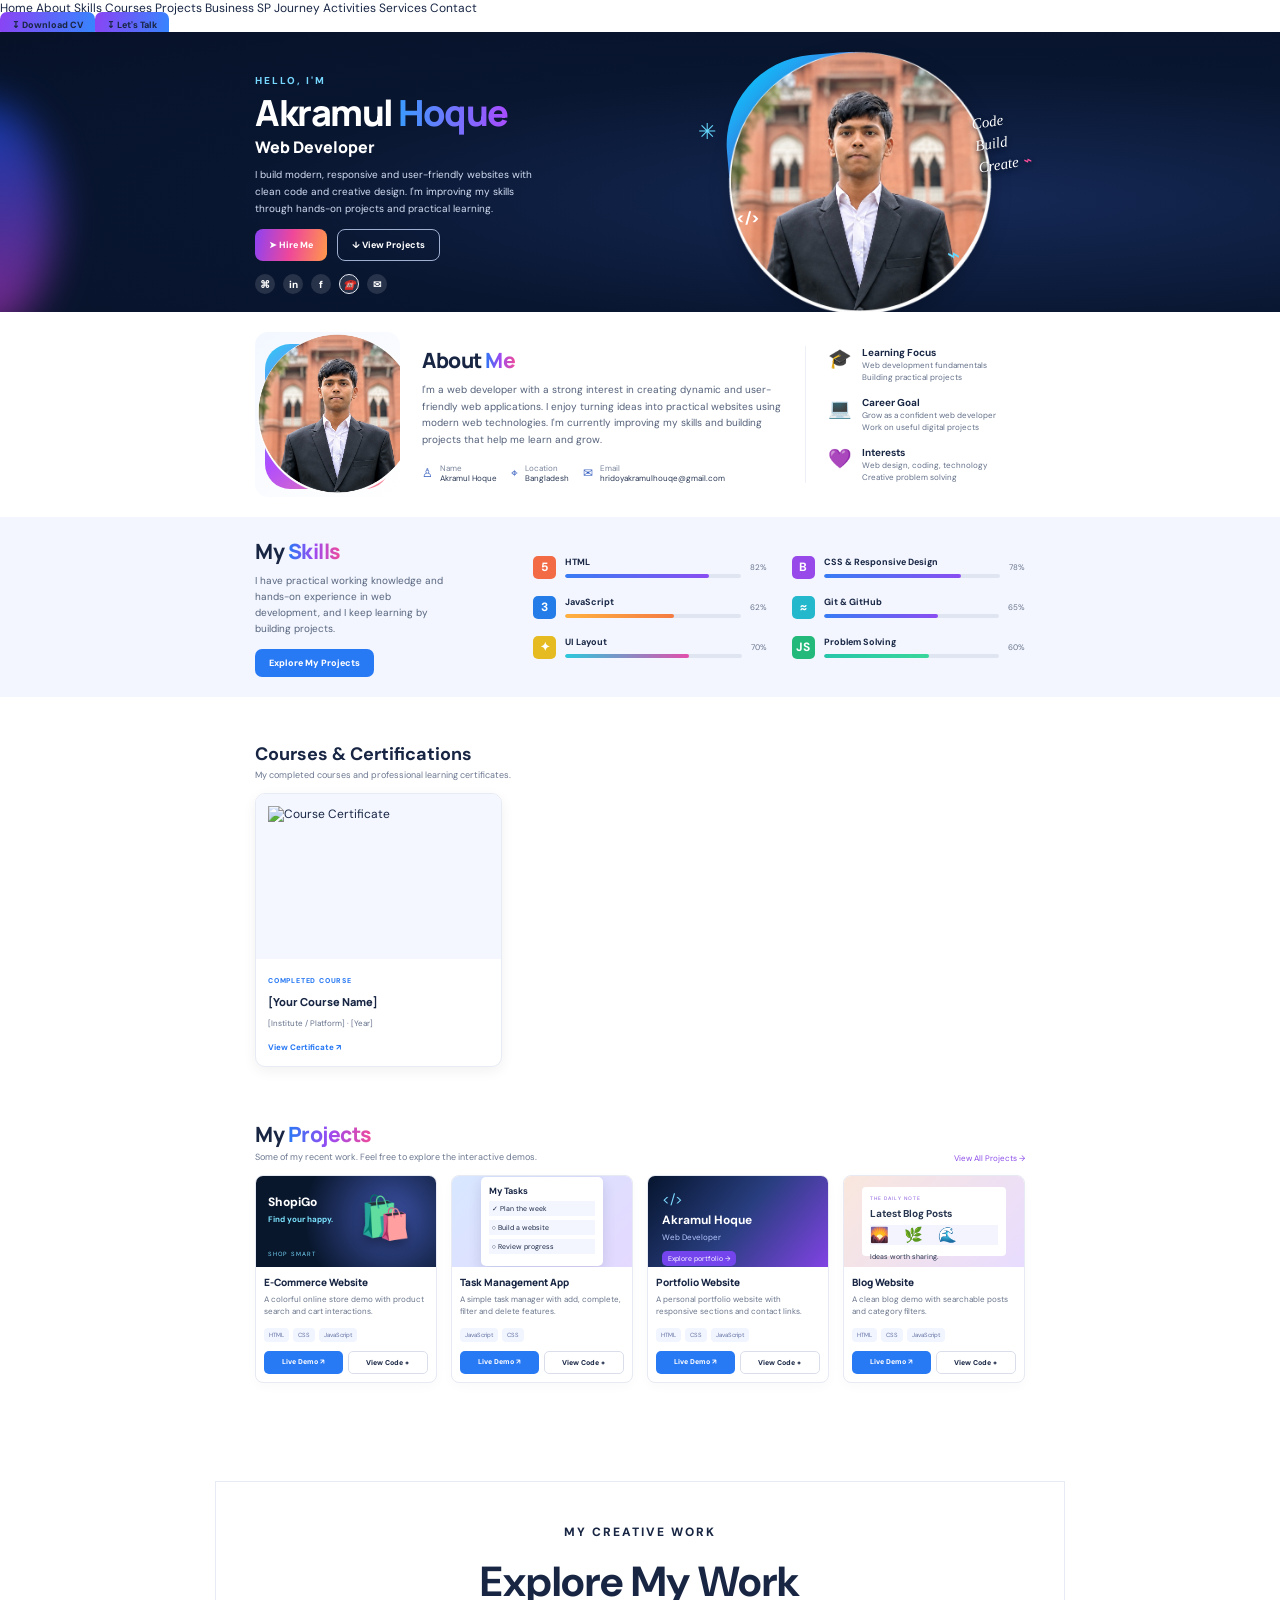
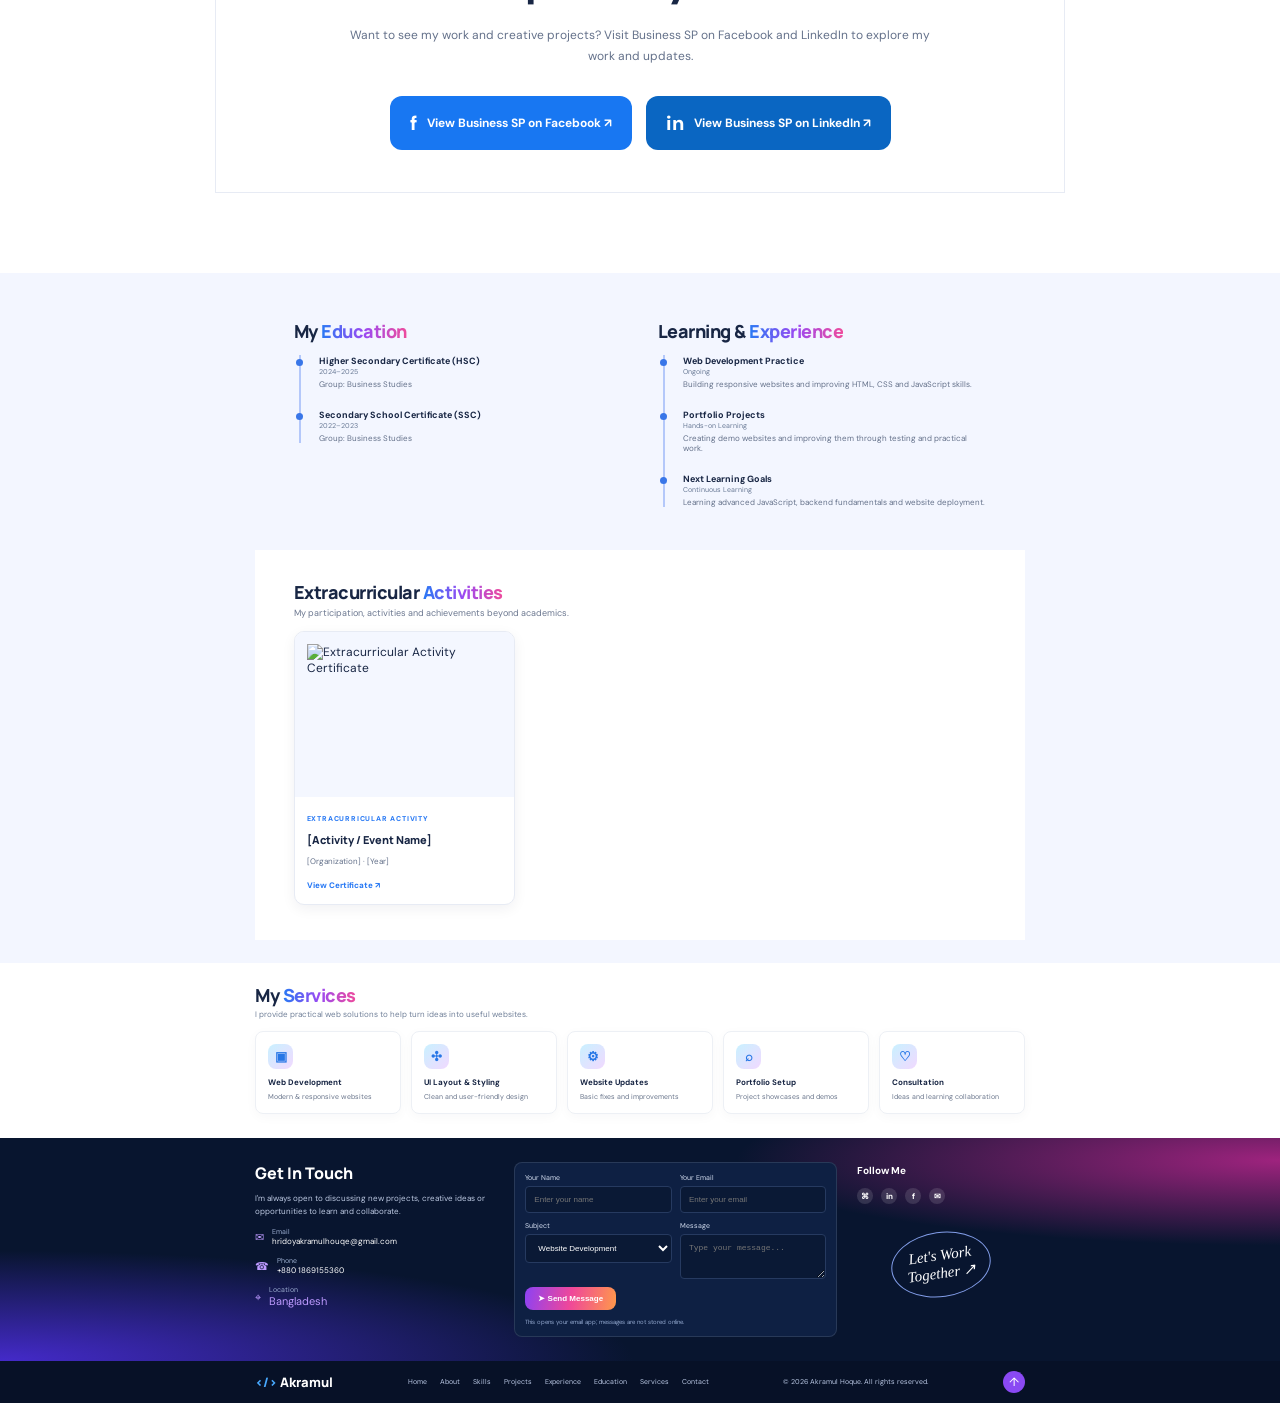
==== index.html @ 2a1b7d27 "Change header tag to nav for semantic HTML" ====
<!doctype html>
<html lang="en">

<head>
    <meta charset="utf-8">
    <meta name="viewport" content="width=device-width,initial-scale=1">
    <meta name="description" content="Akramul Hoque — Web Developer Portfolio">
    <title>Akramul Hoque | Web Developer</title>
    <link rel="stylesheet" href="style.css">
</head>

<body>
    
<nav id="nav">
  <a href="#home">Home</a>
  <a href="#about">About</a>
  <a href="#skills">Skills</a>
  <a href="#courses">Courses</a>
  <a href="#projects">Projects</a>
  <a href="#business-work">Business SP</a>
  <a href="#experience">Journey</a>
  <a href="#activities">Activities</a>
  <a href="#services">Services</a>
  <a href="#contact">Contact</a>
</nav>

        


        </nav><a class="download"
   href="assets/AKRAMUL_HOQUE's_Europass_CV.pdf"
   download="Europass_CV.pdf">
   ↧ Download CV<a class="download" href="#contact">↧ Let's Talk</a><button id="menu"
            aria-label="Menu">☰</button> 
    </header>
    <main>
        <section class="hero" id="home">
            <div class="hero-copy">
                <div class="eyebrow">HELLO, I'M</div>
                <h1>Akramul <span>Hoque</span></h1>
                <h2>Web Developer</h2>
                <p>I build modern, responsive and user-friendly websites with clean code and creative design. I'm
                    improving my skills through hands-on projects and practical learning.</p>
                <div class="actions"><a class="btn" href="#contact">➤ Hire Me</a><a class="btn outline"
                        href="#projects">↓ View Projects</a></div>
                <div class="social"><a href="https://github.com/" aria-label="GitHub">⌘</a><a
                        href="https://www.linkedin.com/in/akramul-hoque-here/" aria-label="LinkedIn">in</a><a href="https://www.facebook.com/akramul.houqe.hridoy"
                        aria-label="Facebook">f</a>
                    <!-- WhatsApp Direct Message -->
  <a href="https://wa.me/8801869155360?text=Hello%20Akramul%2C%20I%20visited%20your%20portfolio."
     target="_blank"
     rel="noopener noreferrer"
     class="social-icon whatsapp"
     aria-label="WhatsApp">
    <i class="fa-brands fa-whatsapp">☎️</i>
  </a>
                    <a href="mailto:hridoyakramulhouqe@gmail.com"
                        aria-label="Email">✉</a></div>
            </div>
            <div class="hero-visual">
                <div class="paint"></div>
                <div class="spark s1">✳</div>
                <div class="spark s2">⌁</div><img src="assets/akramul-profile-transparent.png" alt="Akramul Hoque"
                    class="hero-photo">
                <div class="handwriting">Code<br>Build<br>Create <span>⌁</span></div>
                <div class="floating">&lt;/&gt;</div>
            </div>
        </section>
        <section class="about" id="about">
            <div class="about-pic">
                <div class="pic-bg"></div><img src="assets/akramul-profile-transparent.png"
                    alt="Akramul Hoque portrait">
            </div>
            <div class="about-text">
                <h2>About <span>Me</span></h2>
                <p>I'm a web developer with a strong interest in creating dynamic and user-friendly web applications. I
                    enjoy turning ideas into practical websites using modern web technologies. I'm currently improving
                    my skills and building projects that help me learn and grow.</p>
                <div class="facts">
                    <div>♙ <span><small>Name</small>Akramul Hoque</span></div>
                    <div>⌖ <span><small>Location</small>Bangladesh</span></div>
                    <div>✉ <span><small>Email</small>hridoyakramulhouqe@gmail.com</span></div>
                </div>
            </div>
            <aside class="highlights">
                <div class="highlight"><b class="emoji">🎓</b>
                    <div><strong>Learning Focus</strong><small>Web development fundamentals</small><small>Building
                            practical projects</small></div>
                </div>
                <div class="highlight"><b class="emoji">💻</b>
                    <div><strong>Career Goal</strong><small>Grow as a confident web developer</small><small>Work on
                            useful digital projects</small></div>
                </div>
                <div class="highlight"><b class="emoji">💜</b>
                    <div><strong>Interests</strong><small>Web design, coding, technology</small><small>Creative problem
                            solving</small></div>
                </div>
            </aside>
        </section>
        <section class="skills" id="skills">
            <div class="skill-intro">
                <h2>My <span>Skills</span></h2>
                <p>I have practical working knowledge and hands-on experience in web development, and I keep learning by
                    building projects.</p><a class="blue-btn" href="#projects">Explore My Projects</a>
            </div>
            <div class="skill-grid">
                <div class="skill"><b class="skill-icon orange">5</b>
                    <div class="skill-info"><strong>HTML</strong>
                        <div class="bar"><i style="width:82%"></i></div>
                    </div><small>82%</small>
                </div>
                <div class="skill"><b class="skill-icon purple">B</b>
                    <div class="skill-info"><strong>CSS & Responsive Design</strong>
                        <div class="bar"><i style="width:78%"></i></div>
                    </div><small>78%</small>
                </div>
                <div class="skill"><b class="skill-icon blue">3</b>
                    <div class="skill-info"><strong>JavaScript</strong>
                        <div class="bar"><i class="orange-fill" style="width:62%"></i></div>
                    </div><small>62%</small>
                </div>
                <div class="skill"><b class="skill-icon cyan">≈</b>
                    <div class="skill-info"><strong>Git & GitHub</strong>
                        <div class="bar"><i style="width:65%"></i></div>
                    </div><small>65%</small>
                </div>
                <div class="skill"><b class="skill-icon yellow">✦</b>
                    <div class="skill-info"><strong>UI Layout</strong>
                        <div class="bar"><i class="pink-fill" style="width:70%"></i></div>
                    </div><small>70%</small>
                </div>
                <div class="skill"><b class="skill-icon green">JS</b>
                    <div class="skill-info"><strong>Problem Solving</strong>
                        <div class="bar"><i class="green-fill" style="width:60%"></i></div>
                    </div><small>60%</small>
                </div>
            </div>
        </section>


<!-- COURSES & CERTIFICATIONS -->
<section class="certificates section" id="courses">

  <div class="section-heading">
    <div>
      <h2>Courses & <span>Certifications</span></h2>
      <p>My completed courses and professional learning certificates.</p>
    </div>
  </div>

  <div class="certificate-grid">

    <!-- Course Certificate 1 -->
    <article class="certificate-card">
      <a class="certificate-preview"
         href="assets/certificates/courses/course-01.jpg"
         target="_blank" rel="noopener noreferrer">
        <img src="assets/certificates/courses/course-01.jpg"
             alt="Course Certificate">
      </a>

      <div class="certificate-content">
        <small>COMPLETED COURSE</small>
        <h3>[Your Course Name]</h3>
        <p>[Institute / Platform] · [Year]</p>
        <a href="assets/certificates/courses/course-01.jpg"
           target="_blank" rel="noopener noreferrer">
          View Certificate ↗
        </a>
      </div>
    </article>

  </div>
</section>

        
        <section class="projects section" id="projects">
            <div class="section-heading">
                <div>
                    <h2>My <span>Projects</span></h2>
                    <p>Some of my recent work. Feel free to explore the interactive demos.</p>
                </div><a href="#projects">View All Projects →</a>
            </div>
            <div class="project-grid">
                <article class="project"><a href="projects/ecommerce/index.html" class="thumb ecommerce"><span
                            class="thumb-brand">ShopiGo<br><b>Find your happy.</b></span><span
                            class="product-emoji">🛍️</span><small>SHOP SMART</small></a>
                    <div class="project-body">
                        <h3>E-Commerce Website</h3>
                        <p>A colorful online store demo with product search and cart interactions.</p>
                        <div class="tags"><span>HTML</span><span>CSS</span><span>JavaScript</span></div>
                        <div class="project-buttons"><a class="live" href="projects/ecommerce/index.html">Live Demo
                                ↗</a><a class="code" href="projects/ecommerce/index.html">View Code +</a></div>
                    </div>
                </article>
                <article class="project"><a href="projects/task-manager/index.html" class="thumb tasks">
                        <div class="task-preview"><b>My Tasks</b>
                            <p>✓ Plan the week</p>
                            <p>○ Build a website</p>
                            <p>○ Review progress</p>
                        </div>
                    </a>
                    <div class="project-body">
                        <h3>Task Management App</h3>
                        <p>A simple task manager with add, complete, filter and delete features.</p>
                        <div class="tags"><span>JavaScript</span><span>CSS</span></div>
                        <div class="project-buttons"><a class="live" href="projects/task-manager/index.html">Live Demo
                                ↗</a><a class="code" href="projects/task-manager/index.html">View Code +</a></div>
                    </div>
                </article>
                <article class="project"><a href="projects/portfolio-demo/index.html" class="thumb portfolio"><span
                            class="mini-code">&lt;/&gt;</span><b>Akramul Hoque</b><small>Web Developer</small><span
                            class="mini-pill">Explore portfolio →</span></a>
                    <div class="project-body">
                        <h3>Portfolio Website</h3>
                        <p>A personal portfolio website with responsive sections and contact links.</p>
                        <div class="tags"><span>HTML</span><span>CSS</span><span>JavaScript</span></div>
                        <div class="project-buttons"><a class="live" href="projects/portfolio-demo/index.html">Live Demo
                                ↗</a><a class="code" href="projects/portfolio-demo/index.html">View Code +</a></div>
                    </div>
                </article>
                <article class="project"><a href="projects/blog/index.html" class="thumb blog">
                        <div class="blog-preview"><small>THE DAILY NOTE</small><b>Latest Blog Posts</b>
                            <div>🌄　🌿　🌊</div>
                            <p>Ideas worth sharing.</p>
                        </div>
                    </a>
                    <div class="project-body">
                        <h3>Blog Website</h3>
                        <p>A clean blog demo with searchable posts and category filters.</p>
                        <div class="tags"><span>HTML</span><span>CSS</span><span>JavaScript</span></div>
                        <div class="project-buttons"><a class="live" href="projects/blog/index.html">Live Demo ↗</a><a
                                class="code" href="projects/blog/index.html">View Code +</a></div>
                    </div>
                </article>
            </div>
        </section>

    <!-- Business SP Portfolio Showcase -->
<section id="business-work" class="business-work">
  <div class="business-work-container">
    <span class="section-tag">MY CREATIVE WORK</span>

    <h2>Explore My Work</h2>

    <p class="business-work-description">
      Want to see my work and creative projects?
      Visit Business SP on Facebook and LinkedIn
      to explore my work and updates.
    </p>

    <div class="business-work-buttons">
      <a
        href="https://www.facebook.com/profile.php?id=61567706335838"
        class="business-social-btn facebook-btn"
        target="_blank"
        rel="noopener noreferrer"
      >
        <span aria-hidden="true">f</span>
        View Business SP on Facebook ↗
      </a>

      <a
        href="https://www.linkedin.com/in/business-sp-97b762338/"
        class="business-social-btn linkedin-btn"
        target="_blank"
        rel="noopener noreferrer"
      >
        <span aria-hidden="true">in</span>
        View Business SP on LinkedIn ↗
      </a>
    </div>
  </div>
</section>
        <section class="journey" id="experience">
            
<section class="journey" id="experience">
  <div class="journey-inner">

    <!-- EDUCATION SECTION -->
    <div class="education-column" id="education">
      <h2>My <span>Education</span></h2>

      <div class="timeline">

        <div>
          <b>Higher Secondary Certificate (HSC)</b>
          <small>2024–2025</small>
          <p>Group: Business Studies</p>
        </div>

        <div>
          <b>Secondary School Certificate (SSC)</b>
          <small>2022–2023</small>
          <p>Group: Business Studies</p>
        </div>

      </div>
    </div>

    <!-- LEARNING & EXPERIENCE SECTION -->
    <div class="experience-column">
      <h2>Learning &amp; <span>Experience</span></h2>

      <div class="timeline">

        <div>
          <b>Web Development Practice</b>
          <small>Ongoing</small>
          <p>
            Building responsive websites and improving
            HTML, CSS and JavaScript skills.
          </p>
        </div>

        <div>
          <b>Portfolio Projects</b>
          <small>Hands-on Learning</small>
          <p>
            Creating demo websites and improving them
            through testing and practical work.
          </p>
        </div>

        <div>
          <b>Next Learning Goals</b>
          <small>Continuous Learning</small>
          <p>
            Learning advanced JavaScript, backend
            fundamentals and website deployment.
          </p>
        </div>

      </div>
    </div>

  </div>
</section>

            
<!-- EXTRACURRICULAR ACTIVITIES & CERTIFICATES -->
<section class="certificates section" id="activities">

  <div class="section-heading">
    <div>
      <h2>Extracurricular <span>Activities</span></h2>
      <p>My participation, activities and achievements beyond academics.</p>
    </div>
  </div>

  <div class="certificate-grid">

    <!-- Activity Certificate 1 -->
    <article class="certificate-card">
      <a class="certificate-preview"
         href="assets/certificates/activities/activity-01.jpg"
         target="_blank" rel="noopener noreferrer">
        <img src="assets/certificates/activities/activity-01.jpg"
             alt="Extracurricular Activity Certificate">
      </a>

      <div class="certificate-content">
        <small>EXTRACURRICULAR ACTIVITY</small>
        <h3>[Activity / Event Name]</h3>
        <p>[Organization] · [Year]</p>
        <a href="assets/certificates/activities/activity-01.jpg"
           target="_blank" rel="noopener noreferrer">
          View Certificate ↗
        </a>
      </div>
    </article>

  </div>
</section>


        </section>
        <section class="services section" id="services">
            <h2>My <span>Services</span></h2>
            <p class="sub">I provide practical web solutions to help turn ideas into useful websites.</p>
            <div class="service-grid">
                <article><b>▣</b><strong>Web Development</strong><small>Modern & responsive websites</small></article>
                <article><b>✣</b><strong>UI Layout & Styling</strong><small>Clean and user-friendly design</small>
                </article>
                <article><b>⚙</b><strong>Website Updates</strong><small>Basic fixes and improvements</small></article>
                <article><b>⌕</b><strong>Portfolio Setup</strong><small>Project showcases and demos</small></article>
                <article><b>♡</b><strong>Consultation</strong><small>Ideas and learning collaboration</small></article>
            </div>
        </section>
        <section class="contact" id="contact">
            <div class="contact-inner">
                <div class="contact-info">
                    <h2>Get In Touch</h2>
                    <p>I'm always open to discussing new projects, creative ideas or opportunities to learn and
                        collaborate.</p>
                    <div>✉ <span><small>Email</small><a
                                href="mailto:hridoyakramulhouqe@gmail.com">hridoyakramulhouqe@gmail.com</a></span></div>
                    <div>☎ <span><small>Phone</small><a href="tel:+8801869155360">+880 1869155360</a></span></div>
                    <div>⌖ <span><small>Location</small>Bangladesh</span></div>
                </div>
                <form id="contactForm"><label>Your Name<input id="name" required
                            placeholder="Enter your name"></label><label>Your Email<input id="email" type="email"
                            required placeholder="Enter your email"></label><label>Subject<select id="subject">
                            <option>Website Development</option>
                            <option>Portfolio Website</option>
                            <option>UI Styling</option>
                            <option>Other Collaboration</option>
                        </select></label><label>Message<textarea id="message" required
                            placeholder="Type your message..." rows="3"></textarea></label><button class="btn"
                        type="submit">➤ Send Message</button><small id="form-note">This opens your email app; messages
                        are not stored online.</small></form>
                <div class="follow"><b>Follow Me</b>
                    <div class="social"><a href="https://github.com/">⌘</a><a href="https://www.linkedin.com/">in</a><a
                            href="https://www.facebook.com/">f</a><a href="mailto:hridoyakramulhouqe@gmail.com">✉</a>
                    </div>
                    <p>Let's Work<br>Together ↗</p>
                </div>
            </div>
        </section>
    </main>
    <footer><a class="brand" href="#home"><span>&lt;/&gt;</span> Akramul</a>
        <nav><a href="#home">Home</a><a href="#about">About</a><a href="#skills">Skills</a><a
                href="#projects">Projects</a><a href="#experience">Experience</a><a href="#education">Education</a><a href="#services">Services</a><a
                href="#contact">Contact</a></nav><small>© 2026 Akramul Hoque. All rights reserved.</small><a class="top"
            href="#home">↑</a>
    </footer>
    <script src="script.js"></script>
</body>

</html>
---- style.css ----
@import url('https://fonts.googleapis.com/css2?family=DM+Sans:wght@400;500;600;700;800&family=Manrope:wght@400;500;600;700;800&display=swap');

:root {
    --navy: #08152f;
    --ink: #182644;
    --muted: #64718a;
    --blue: #2879f4;
    --purple: #8b4df3;
    --pink: #f0449b;
    --line: #e7ebf4;
    --pale: #f4f7ff
}

* {
    box-sizing: border-box
}

html {
    scroll-behavior: smooth;
    scroll-padding-top: 70px
}

body {
    margin: 0;
    font-family: 'DM Sans', sans-serif;
    color: var(--ink);
    font-size: 12px
}

a {
    text-decoration: none;
    color: inherit
}

.nav {
    height: 42px;
    background: #08152ff7;
    color: white;
    display: flex;
    align-items: center;
    justify-content: space-between;
    padding: 0 max(calc((100% - 770px)/2), 5%);
    gap: 24px;
    position: sticky;
    top: 0;
    z-index: 10;
    border-bottom: 1px solid #ffffff15
}

.brand {
    font: 800 16px Manrope;
    white-space: nowrap
}

.brand span {
    color: #48a9ff
}

.nav nav {
    display: flex;
    gap: 20px;
    height: 100%;
    align-items: center
}

.nav nav a {
    font-size: 9px;
    color: #dce5f9;
    height: 100%;
    display: flex;
    align-items: center;
    border-bottom: 2px solid transparent
}

.nav nav a:hover,
.nav nav a.active {
    border-color: #4ba8ff;
    color: #fff
}

.download {
    font-size: 9px;
    font-weight: 800;
    background: linear-gradient(100deg, #8b43f4, #3586ff);
    padding: 7px 12px;
    border-radius: 7px;
    white-space: nowrap
}

#menu {
    display: none;
    background: none;
    border: 0;
    color: white;
    font-size: 19px
}

.hero {
    height: 280px;
    background: radial-gradient(ellipse at 75% 60%, #152956, #091630 54%, #071229);
    color: white;
    display: grid;
    grid-template-columns: 1fr 1fr;
    padding: 0 max(calc((100% - 770px)/2), 5%);
    position: relative;
    overflow: hidden
}

.hero:before {
    content: "";
    position: absolute;
    width: 140px;
    height: 230px;
    left: -85px;
    top: 70px;
    border-radius: 50%;
    background: linear-gradient(#1355ff, #cf34c8);
    filter: blur(20px);
    opacity: .6
}

.hero-copy {
    padding-top: 42px;
    position: relative;
    z-index: 2
}

.eyebrow {
    font-size: 10px;
    letter-spacing: 2px;
    color: #76d7ff;
    font-weight: 800
}

.hero h1 {
    font: 800 36px/1.15 Manrope;
    margin: 5px 0 0;
    letter-spacing: -1.5px
}

.hero h1 span {
    background: linear-gradient(90deg, #3a9cff, #a84cff);
    color: transparent;
    background-clip: text
}

.hero h2 {
    font: 800 16px Manrope;
    margin: 3px 0 7px
}

.hero h2:after {
    content: "";
}

.hero-copy>p {
    font-size: 10px;
    line-height: 1.7;
    color: #d4def3;
    max-width: 280px;
    margin: 8px 0 12px
}

.actions {
    display: flex;
    gap: 10px
}

.btn {
    border: 0;
    background: linear-gradient(100deg, #8c42f4, #ef479a, #ff994a);
    color: #fff;
    border-radius: 8px;
    padding: 9px 14px;
    font-size: 9px;
    font-weight: 800;
    cursor: pointer;
    display: inline-flex;
    justify-content: center;
    align-items: center
}

.outline {
    background: transparent;
    border: 1px solid #9eafd0
}

.social {
    display: flex;
    gap: 8px;
    margin-top: 13px
}

.social a {
    display: grid;
    place-items: center;
    width: 20px;
    height: 20px;
    border-radius: 50%;
    background: #ffffff20;
    color: #fff;
    font-size: 10px;
    font-weight: 800
}

.hero-visual {
    position: relative;
    overflow: visible
}

.paint {
    position: absolute;
    left: 23%;
    top: 20px;
    width: 240px;
    height: 235px;
    border-radius: 38% 50% 35% 48%;
    background: linear-gradient(140deg, #05c6f4 5%, #7852ff 48%, #f147a0 72%, #ffb23f);
    transform: rotate(-5deg)
}

.hero-photo {
    position: absolute;
    z-index: 2;
    width: 270px;
    height: 270px;
    object-fit: contain;
    object-position: center bottom;
    bottom: -6px;
    left: 22%;
    filter: drop-shadow(0 7px 10px #0003)
}

.handwriting {
    position: absolute;
    z-index: 3;
    right: -3px;
    top: 78px;
    font: italic 15px cursive;
    line-height: 1.45;
    transform: rotate(-9deg);
    text-shadow: 0 2px 5px #071229
}

.handwriting span {
    color: #ff4e9d
}

.floating {
    position: absolute;
    z-index: 4;
    left: 25%;
    top: 176px;
    font-size: 15px;
    font-weight: 800
}

.spark {
    position: absolute;
    color: #65d8ff;
    font-size: 22px;
    z-index: 4
}

.s1 {
    left: 15%;
    top: 85px
}

.s2 {
    right: 17%;
    bottom: 43px
}

.about {
    min-height: 205px;
    display: grid;
    grid-template-columns: 145px 1fr 220px;
    gap: 22px;
    align-items: center;
    padding: 20px max(calc((100% - 770px)/2), 5%);
    background: #fff
}

.about-pic {
    height: 165px;
    position: relative;
    display: grid;
    place-items: center;
    background: linear-gradient(135deg, #f3f7ff, #fff);
    border-radius: 13px;
    overflow: hidden
}

.pic-bg {
    position: absolute;
    width: 125px;
    height: 145px;
    border-radius: 25px;
    background: linear-gradient(140deg, #2cccf4, #b04cff, #ff8b8c);
    top: 12px
}

.about-pic img {
    position: relative;
    z-index: 1;
    width: 165px;
    height: 165px;
    object-fit: contain;
    object-position: center bottom
}

.about-text h2,
.skills h2,
.projects h2,
.journey h2,
.services h2 {
    font: 800 21px Manrope;
    margin: 0 0 8px;
    letter-spacing: -.5px
}

.about-text h2 span,
.skills h2 span,
.projects h2 span,
.journey h2 span,
.services h2 span {
    background: linear-gradient(90deg, #2879f4, #9b4af2, #ee4b9c);
    color: transparent;
    background-clip: text
}

.about-text>p {
    font-size: 10px;
    line-height: 1.65;
    color: #536079;
    margin: 0 0 7px
}

.facts {
    display: flex;
    gap: 14px;
    margin-top: 15px
}

.facts>div {
    display: flex;
    gap: 7px;
    align-items: center;
    color: #335dbe;
    font-size: 12px
}

.facts span {
    font-size: 8px;
    color: #293854;
    display: flex;
    flex-direction: column;
    overflow-wrap: anywhere
}

.facts small {
    font-size: 8px;
    color: #79849b
}

.highlights {
    border-left: 1px solid #edf0f6;
    padding-left: 22px;
    display: grid;
    gap: 13px
}

.highlight {
    display: flex;
    gap: 10px;
    align-items: flex-start
}

.emoji {
    font-size: 19px
}

.highlight strong,
.highlight small {
    display: block
}

.highlight strong {
    font-size: 10px
}

.highlight small {
    font-size: 8px;
    line-height: 1.5;
    color: #637089
}

.skills {
    min-height: 180px;
    background: #f3f6ff;
    display: grid;
    grid-template-columns: 250px 1fr;
    gap: 28px;
    padding: 20px max(calc((100% - 770px)/2), 5%);
    align-items: center
}

.skill-intro p {
    font-size: 10px;
    color: #56647d;
    line-height: 1.6;
    max-width: 190px;
    margin: 0 0 12px
}

.blue-btn {
    display: inline-block;
    background: #2879f4;
    color: white;
    padding: 8px 14px;
    border-radius: 7px;
    font-size: 9px;
    font-weight: 800
}

.skill-grid {
    display: grid;
    grid-template-columns: 1fr 1fr;
    gap: 17px 25px
}

.skill {
    display: flex;
    align-items: center;
    gap: 9px;
    min-width: 0
}

.skill-icon {
    width: 23px;
    height: 23px;
    border-radius: 5px;
    display: grid;
    place-items: center;
    color: #fff;
    font-size: 12px;
    flex-shrink: 0
}

.orange {
    background: #f26b45
}

.purple {
    background: #9849e9
}

.blue {
    background: #237ce7
}

.cyan {
    background: #23b8cb
}

.yellow {
    background: #e6bb21
}

.green {
    background: #22b97a
}

.skill-info {
    flex: 1;
    min-width: 0
}

.skill-info strong {
    font-size: 9px;
    display: block;
    margin-bottom: 6px
}

.skill small {
    font-size: 8px;
    color: #69758c
}

.bar {
    height: 4px;
    background: #dfe5f1;
    border-radius: 8px;
    overflow: hidden
}

.bar i {
    height: 100%;
    display: block;
    border-radius: 8px;
    background: linear-gradient(90deg, #377cf5, #8a4df2)
}

.bar .orange-fill {
    background: linear-gradient(90deg, #ffb13f, #f47b43)
}

.bar .pink-fill {
    background: linear-gradient(90deg, #2ac9dc, #e34eab)
}

.bar .green-fill {
    background: linear-gradient(90deg, #26c6aa, #39d69b)
}

.section {
    padding: 20px max(calc((100% - 770px)/2), 5%)
}

.projects {
    padding-top: 18px;
    padding-bottom: 18px
}

.section-heading {
    display: flex;
    justify-content: space-between;
    align-items: end;
    margin-bottom: 12px
}

.section-heading h2 {
    margin-bottom: 3px
}

.section-heading p {
    font-size: 9px;
    color: #6c7890;
    margin: 0
}

.section-heading>a {
    font-size: 8px;
    color: #8b4be9
}

.project-grid {
    display: grid;
    grid-template-columns: repeat(4, 1fr);
    gap: 14px
}

.project {
    border: 1px solid #e7eaf2;
    border-radius: 8px;
    overflow: hidden;
    background: #fff;
    box-shadow: 0 4px 12px #15254a06
}

.thumb {
    height: 91px;
    display: block;
    position: relative;
    overflow: hidden
}

.ecommerce {
    background: radial-gradient(circle at 75% 45%, #3d52a7, #09172d 60%);
    color: white;
    padding: 18px 12px
}

.thumb-brand {
    font-size: 12px;
    line-height: 1.1;
    font-weight: 800
}

.thumb-brand b {
    font-size: 8px;
    color: #7ce5ff
}

.product-emoji {
    position: absolute;
    right: 25px;
    top: 14px;
    font-size: 42px;
    filter: drop-shadow(0 5px 6px #0006)
}

.ecommerce>small {
    position: absolute;
    bottom: 9px;
    left: 12px;
    color: #77dcff;
    font-size: 6px;
    letter-spacing: 1px
}

.tasks {
    background: linear-gradient(135deg, #d8e7ff, #e4d9ff);
    display: grid;
    place-items: center
}

.task-preview {
    width: 68%;
    background: white;
    padding: 8px;
    border-radius: 5px;
    box-shadow: 0 5px 14px #17234b24;
    font-size: 7px
}

.task-preview b {
    font-size: 9px
}

.task-preview p {
    background: #f4f6ff;
    margin: 4px 0;
    padding: 3px
}

.portfolio {
    background: linear-gradient(130deg, #06152e, #293e80, #8143e4);
    color: white;
    padding: 14px
}

.mini-code {
    display: block;
    color: #7fdcff;
    font-size: 14px
}

.portfolio>b {
    display: block;
    font-size: 12px;
    margin-top: 4px
}

.portfolio>small {
    font-size: 8px;
    color: #b7c8ff
}

.mini-pill {
    display: block;
    margin-top: 7px;
    font-size: 7px;
    background: #7444ed;
    padding: 3px 6px;
    border-radius: 5px;
    width: max-content
}

.blog {
    background: linear-gradient(130deg, #f9e7dd, #e8dcff);
    display: grid;
    place-items: center
}

.blog-preview {
    width: 80%;
    height: 76%;
    background: white;
    padding: 8px;
    border-radius: 4px;
    color: #26344e
}

.blog-preview small {
    display: block;
    font-size: 5px;
    color: #8755db;
    letter-spacing: 1px
}

.blog-preview b {
    display: block;
    font-size: 10px;
    margin: 5px 0
}

.blog-preview div {
    font-size: 15px;
    background: #f4f4ff
}

.blog-preview p {
    font-size: 7px
}

.project-body {
    padding: 8px
}

.project-body h3 {
    font: 800 10px Manrope;
    margin: 0 0 4px
}

.project-body p {
    font-size: 8px;
    color: #69758b;
    line-height: 1.5;
    min-height: 28px;
    margin: 0 0 7px
}

.tags {
    display: flex;
    gap: 4px;
    margin-bottom: 9px
}

.tags span {
    background: #f1f5ff;
    color: #6170a1;
    padding: 3px 5px;
    border-radius: 4px;
    font-size: 6px
}

.project-buttons {
    display: flex;
    gap: 5px
}

.live,
.code {
    font-size: 7px;
    font-weight: 800;
    border-radius: 5px;
    padding: 6px 7px;
    text-align: center;
    flex: 1
}

.live {
    color: white;
    background: #2879f4
}

.code {
    border: 1px solid #d9deea
}

.journey {
    background: #f3f6ff;
    padding: 23px max(calc((100% - 770px)/2), 5%)
}

.journey-inner {
    display: grid;
    grid-template-columns: 1fr 180px;
    gap: 35px;
    align-items: center
}

.journey h2 {
    font-size: 18px
}

.timeline {
    border-left: 2px solid #b4c8fa;
    padding-left: 18px;
    margin: 15px 0 0 5px
}

.timeline>div {
    position: relative;
    margin-bottom: 12px
}

.timeline>div:before {
    content: "";
    position: absolute;
    left: -23px;
    top: 4px;
    width: 7px;
    height: 7px;
    background: #3976e8;
    border-radius: 50%
}

.timeline b,
.timeline small {
    display: block
}

.timeline b {
    font-size: 9px
}

.timeline small {
    font-size: 7px;
    color: #687995
}

.timeline p {
    font-size: 8px;
    color: #64718a;
    margin: 3px 0
}

.journey blockquote {
    background: #e7f0ff;
    border-radius: 12px;
    padding: 20px;
    margin: 0;
    color: #20345c;
    font: 700 11px/1.6 Manrope
}

.journey blockquote span {
    display: block;
    font-size: 34px;
    color: #8750f0;
    line-height: .8
}

.journey blockquote small {
    display: block;
    font: 8px 'DM Sans';
    color: #75829b;
    margin-top: 10px
}

.services {
    padding-top: 20px;
    padding-bottom: 24px
}

.services h2 {
    font-size: 18px;
    margin-bottom: 2px
}

.sub {
    font-size: 8px;
    color: #718099;
    margin: 0 0 12px
}

.service-grid {
    display: grid;
    grid-template-columns: repeat(5, 1fr);
    gap: 10px
}

.service-grid article {
    border: 1px solid #edf0f5;
    box-shadow: 0 3px 12px #14224b08;
    border-radius: 8px;
    padding: 12px
}

.service-grid b {
    display: grid;
    place-items: center;
    width: 25px;
    height: 25px;
    border-radius: 8px;
    background: linear-gradient(135deg, #c9f1ff, #f1d9ff);
    color: #2676e6;
    font-size: 13px;
    margin-bottom: 8px
}

.service-grid strong,
.service-grid small {
    display: block
}

.service-grid strong {
    font-size: 8px
}

.service-grid small {
    font-size: 7px;
    color: #69758b;
    margin-top: 5px
}

.contact {
    background: radial-gradient(ellipse at 0 100%, #442ac9, transparent 35%), radial-gradient(ellipse at 100% 10%, #9e237e, transparent 30%), #08152f;
    color: white;
    padding: 24px max(calc((100% - 770px)/2), 5%);
    position: relative;
    overflow: hidden
}

.contact-inner {
    display: grid;
    grid-template-columns: 1fr 1.35fr .7fr;
    gap: 20px;
    align-items: start
}

.contact-info h2 {
    font: 800 16px Manrope;
    margin: 0 0 7px
}

.contact-info>p {
    font-size: 8px;
    line-height: 1.6;
    color: #bdc9e2
}

.contact-info>div {
    display: flex;
    gap: 8px;
    align-items: center;
    margin-top: 10px;
    font-size: 11px;
    color: #bd9aff
}

.contact-info span small,
.contact-info span a {
    display: block
}

.contact-info span small {
    font-size: 7px;
    color: #9caed0
}

.contact-info span a {
    font-size: 8px;
    color: white;
    overflow-wrap: anywhere
}

.contact form {
    background: #0e2043;
    border: 1px solid #ffffff1c;
    border-radius: 8px;
    padding: 10px;
    display: grid;
    grid-template-columns: 1fr 1fr;
    gap: 8px
}

.contact label {
    font-size: 7px;
    color: #d4def1;
    display: flex;
    flex-direction: column;
    gap: 4px
}

.contact input,
.contact select,
.contact textarea {
    width: 100%;
    border: 1px solid #263a60;
    border-radius: 4px;
    background: #0a1935;
    color: white;
    padding: 8px;
    font-size: 8px;
    min-width: 0
}

.contact textarea {
    resize: vertical
}

.contact form .btn {
    grid-column: 1/-1;
    justify-self: start;
    padding: 7px 13px;
    font-size: 8px
}

.contact form>small {
    grid-column: 1/-1;
    color: #93a8ce;
    font-size: 6px
}

.follow>b {
    font-size: 10px
}

.follow .social {
    margin-top: 10px
}

.follow .social a {
    width: 16px;
    height: 16px;
    font-size: 8px
}

.follow>p {
    font: italic 15px cursive;
    transform: rotate(-8deg);
    border: 1px solid #819ce7;
    border-radius: 50%;
    padding: 14px 8px;
    text-align: center;
    width: 100px;
    margin: 28px auto 0
}

footer {
    min-height: 40px;
    background: #071127;
    color: #bac8e4;
    display: flex;
    align-items: center;
    justify-content: space-between;
    padding: 10px max(calc((100% - 770px)/2), 5%);
    gap: 15px
}

footer .brand {
    font-size: 13px;
    color: white
}

footer nav {
    display: flex;
    gap: 13px
}

footer nav a,
footer small {
    font-size: 7px
}

.top {
    background: #8a49f3;
    border-radius: 50%;
    width: 22px;
    height: 22px;
    display: grid;
    place-items: center;
    color: white
}

@media(min-width:1200px) {
    .hero {
        height: 280px
    }
}

@media(max-width:760px) {
    .nav {
        padding: 0 5%;
        gap: 10px
    }

    .nav nav {
        display: none;
        position: absolute;
        top: 42px;
        left: 0;
        right: 0;
        height: auto;
        background: #08152f;
        padding: 15px 5%;
        flex-direction: column;
        gap: 13px;
        align-items: flex-start
    }

    .nav nav.open {
        display: flex
    }

    .nav nav a {
        height: auto;
        font-size: 12px
    }

    #menu {
        display: block
    }

    .download {
        margin-left: auto
    }

    .hero {
        padding: 0 5%;
        grid-template-columns: 1fr 1fr
    }

    .hero h1 {
        font-size: 29px
    }

    .hero-copy>p {
        max-width: 230px
    }

    .hero-visual {
        min-width: 0
    }

    .hero-photo {
        left: 0;
        width: 230px;
        height: 250px
    }

    .paint {
        left: 0;
        width: 210px;
        height: 220px
    }

    .handwriting {
        right: -10px;
        font-size: 12px
    }

    .about {
        grid-template-columns: 110px 1fr;
        gap: 16px;
        padding: 20px 5%
    }

    .about-pic {
        height: 140px
    }

    .about-pic img {
        width: 140px;
        height: 140px
    }

    .highlights {
        grid-column: 1/-1;
        border: 0;
        padding: 0;
        grid-template-columns: repeat(3, 1fr);
        gap: 8px
    }

    .highlight {
        gap: 5px
    }

    .highlight small {
        font-size: 7px
    }

    .skills {
        grid-template-columns: 1fr;
        padding: 22px 5%;
        gap: 20px
    }

    .skill-intro p {
        max-width: 100%
    }

    .section,
    .journey,
    .contact {
        padding-left: 5%;
        padding-right: 5%
    }

    .project-grid {
        grid-template-columns: repeat(2, 1fr)
    }

    .journey-inner {
        grid-template-columns: 1fr 150px;
        gap: 15px
    }

    .service-grid {
        grid-template-columns: repeat(3, 1fr)
    }

    .contact-inner {
        grid-template-columns: 1fr 1.3fr
    }

    .follow {
        grid-column: 1/-1;
        display: flex;
        align-items: center;
        gap: 15px
    }

    .follow>p {
        margin: 0 0 0 auto
    }

    .follow .social {
        margin: 0
    }

    footer nav {
        gap: 8px
    }
}

@media(max-width:480px) {
    .download {
        display: none
    }

    .hero {
        height: auto;
        min-height: 440px;
        grid-template-columns: 1fr;
        padding-top: 25px
    }

    .hero-copy {
        padding-top: 0
    }

    .hero-visual {
        height: 230px;
        width: 100%
    }

    .hero-photo {
        height: 230px;
        width: 220px;
        left: 12%;
        bottom: -5px
    }

    .paint {
        height: 195px;
        width: 205px;
        left: 13%;
        top: 10px
    }

    .handwriting {
        right: 8%;
        top: 45px
    }

    .floating {
        left: 18%;
        top: 110px
    }

    .about {
        grid-template-columns: 95px 1fr;
        gap: 12px
    }

    .about-pic {
        height: 125px
    }

    .about-pic img {
        width: 125px;
        height: 125px
    }

    .about-text h2 {
        font-size: 19px
    }

    .facts {
        flex-direction: column;
        gap: 6px
    }

    .highlights {
        grid-template-columns: 1fr
    }

    .highlight {
        align-items: center
    }

    .skills {
        min-height: 0
    }

    .skill-grid {
        grid-template-columns: 1fr;
        gap: 12px
    }

    .project-grid {
        grid-template-columns: 1fr 1fr;
        gap: 8px
    }

    .thumb {
        height: 80px
    }

    .project-body {
        padding: 7px
    }

    .project-body p {
        min-height: 48px
    }

    .project-buttons {
        flex-direction: column
    }

    .journey-inner {
        grid-template-columns: 1fr
    }

    .journey blockquote {
        max-width: 100%
    }

    .service-grid {
        grid-template-columns: repeat(2, 1fr)
    }

    .contact-inner {
        grid-template-columns: 1fr
    }

    .contact form {
        grid-template-columns: 1fr
    }

    .contact form .btn,
    .contact form>small {
        grid-column: auto
    }

    .follow {
        grid-column: auto
    }

    footer {
        flex-wrap: wrap;
        justify-content: center
    }

    footer nav {
        width: 100%;
        justify-content: center;
        flex-wrap: wrap;
        order: 3
    }

    footer small {
        order: 4
    }
}

/* Education + Learning Experience */
.journey-inner {
  display: grid;
  grid-template-columns: 1fr 1fr;
  gap: 35px;
  align-items: start;
}

.education-column,
.experience-column {
  min-width: 0;
}

.education-column h2,
.experience-column h2 {
  font: 800 18px Manrope, sans-serif;
  margin: 0 0 12px;
}

.education-column h2 span,
.experience-column h2 span {
  background: linear-gradient(
    90deg,
    #2879f4,
    #9b4af2,
    #ee4b9c
  );
  color: transparent;
  background-clip: text;
}

.journey .timeline {
  margin-top: 12px;
}

.journey .timeline > div {
  margin-bottom: 20px;
}

/* Mobile responsive layout */
@media (max-width: 600px) {
  .journey-inner {
    grid-template-columns: 1fr;
    gap: 24px;
  }
}

/* Social Media Icons */
.social-links {
  display: flex;
  align-items: center;
  gap: 14px;
  flex-wrap: wrap;
}

.social-icon {
  width: 46px;
  height: 46px;
  display: inline-flex;
  align-items: center;
  justify-content: center;
  border-radius: 50%;
  background: var(--paper);
  border: 1px solid var(--line);
  color: var(--ink);
  font-size: 21px;
  text-decoration: none;
  transition: all 0.25s ease;
}

.social-icon:hover {
  transform: translateY(-4px);
  color: #ffffff;
}

.social-icon.facebook:hover {
  background: #1877f2;
}

.social-icon.linkedin:hover {
  background: #0a66c2;
}

.social-icon.github:hover {
  background: #24292f;
}

.social-icon.whatsapp:hover {
  background: #25d366;
}

@media (max-width: 480px) {
  .social-links {
    gap: 12px;
  }
}

/* Business SP Portfolio Showcase */
.business-work {
  padding: 80px 20px;
  background: var(--soft);
  text-align: center;
}

.business-work-container {
  max-width: 850px;
  margin: 0 auto;
  padding: 42px 28px;
  background: var(--paper);
  border: 1px solid var(--line);
  border-radius: var(--radius);
  box-shadow: var(--shadow);
}

.business-work .section-tag {
  display: inline-block;
  margin-bottom: 14px;
  color: var(--teal);
  font-size: 12px;
  font-weight: 800;
  letter-spacing: 2px;
}

.business-work h2 {
  margin: 0 0 16px;
  color: var(--ink);
  font-family: var(--font-heading);
  font-size: clamp(28px, 5vw, 42px);
}

.business-work-description {
  max-width: 600px;
  margin: 0 auto 28px;
  color: var(--muted);
  line-height: 1.8;
}

.business-work-buttons {
  display: flex;
  justify-content: center;
  flex-wrap: wrap;
  gap: 14px;
}

.business-social-btn {
  display: inline-flex;
  align-items: center;
  justify-content: center;
  gap: 10px;
  padding: 14px 20px;
  border-radius: 12px;
  color: #ffffff;
  text-decoration: none;
  font-family: var(--font-body);
  font-weight: 700;
  transition: transform 0.2s ease,
              box-shadow 0.2s ease;
}

.business-social-btn:hover {
  transform: translateY(-3px);
  box-shadow: 0 10px 24px rgba(15, 23, 42, 0.14);
}

.facebook-btn {
  background: #1877f2;
}

.linkedin-btn {
  background: #0a66c2;
}

.business-social-btn span {
  font-size: 20px;
  font-weight: 800;
}

@media (max-width: 520px) {
  .business-work {
    padding: 50px 16px;
  }

  .business-work-container {
    padding: 32px 18px;
  }

  .business-work-buttons {
    flex-direction: column;
  }

  .business-social-btn {
    width: 100%;
    box-sizing: border-box;
  }
}


/* Certificate & Achievement Cards */

.certificates {
  background: #ffffff;
  padding-top: 30px;
  padding-bottom: 35px;
}

.certificate-grid {
  display: grid;
  grid-template-columns: repeat(3, minmax(0, 1fr));
  gap: 15px;
}

.certificate-card {
  background: #ffffff;
  border: 1px solid var(--line);
  border-radius: 10px;
  overflow: hidden;
  box-shadow: 0 4px 14px rgba(8, 21, 47, 0.06);
}

.certificate-preview {
  display: grid;
  place-items: center;
  height: 165px;
  padding: 12px;
  background: var(--pale);
}

.certificate-preview img {
  width: 100%;
  height: 100%;
  object-fit: contain;
}

.certificate-content {
  padding: 12px;
}

.certificate-content small {
  color: var(--blue);
  font-size: 7px;
  font-weight: 800;
  letter-spacing: 0.8px;
}

.certificate-content h3 {
  font: 800 11px Manrope, sans-serif;
  color: var(--ink);
  margin: 7px 0;
}

.certificate-content p {
  font-size: 8px;
  line-height: 1.6;
  color: var(--muted);
}

.certificate-content a {
  color: var(--blue);
  font-size: 8px;
  font-weight: 800;
}

.certificate-content a:hover {
  color: var(--purple);
}

@media (max-width: 760px) {
  .certificate-grid {
    grid-template-columns: repeat(2, minmax(0, 1fr));
  }
}

@media (max-width: 480px) {
  .certificate-grid {
    grid-template-columns: 1fr;
  }
}
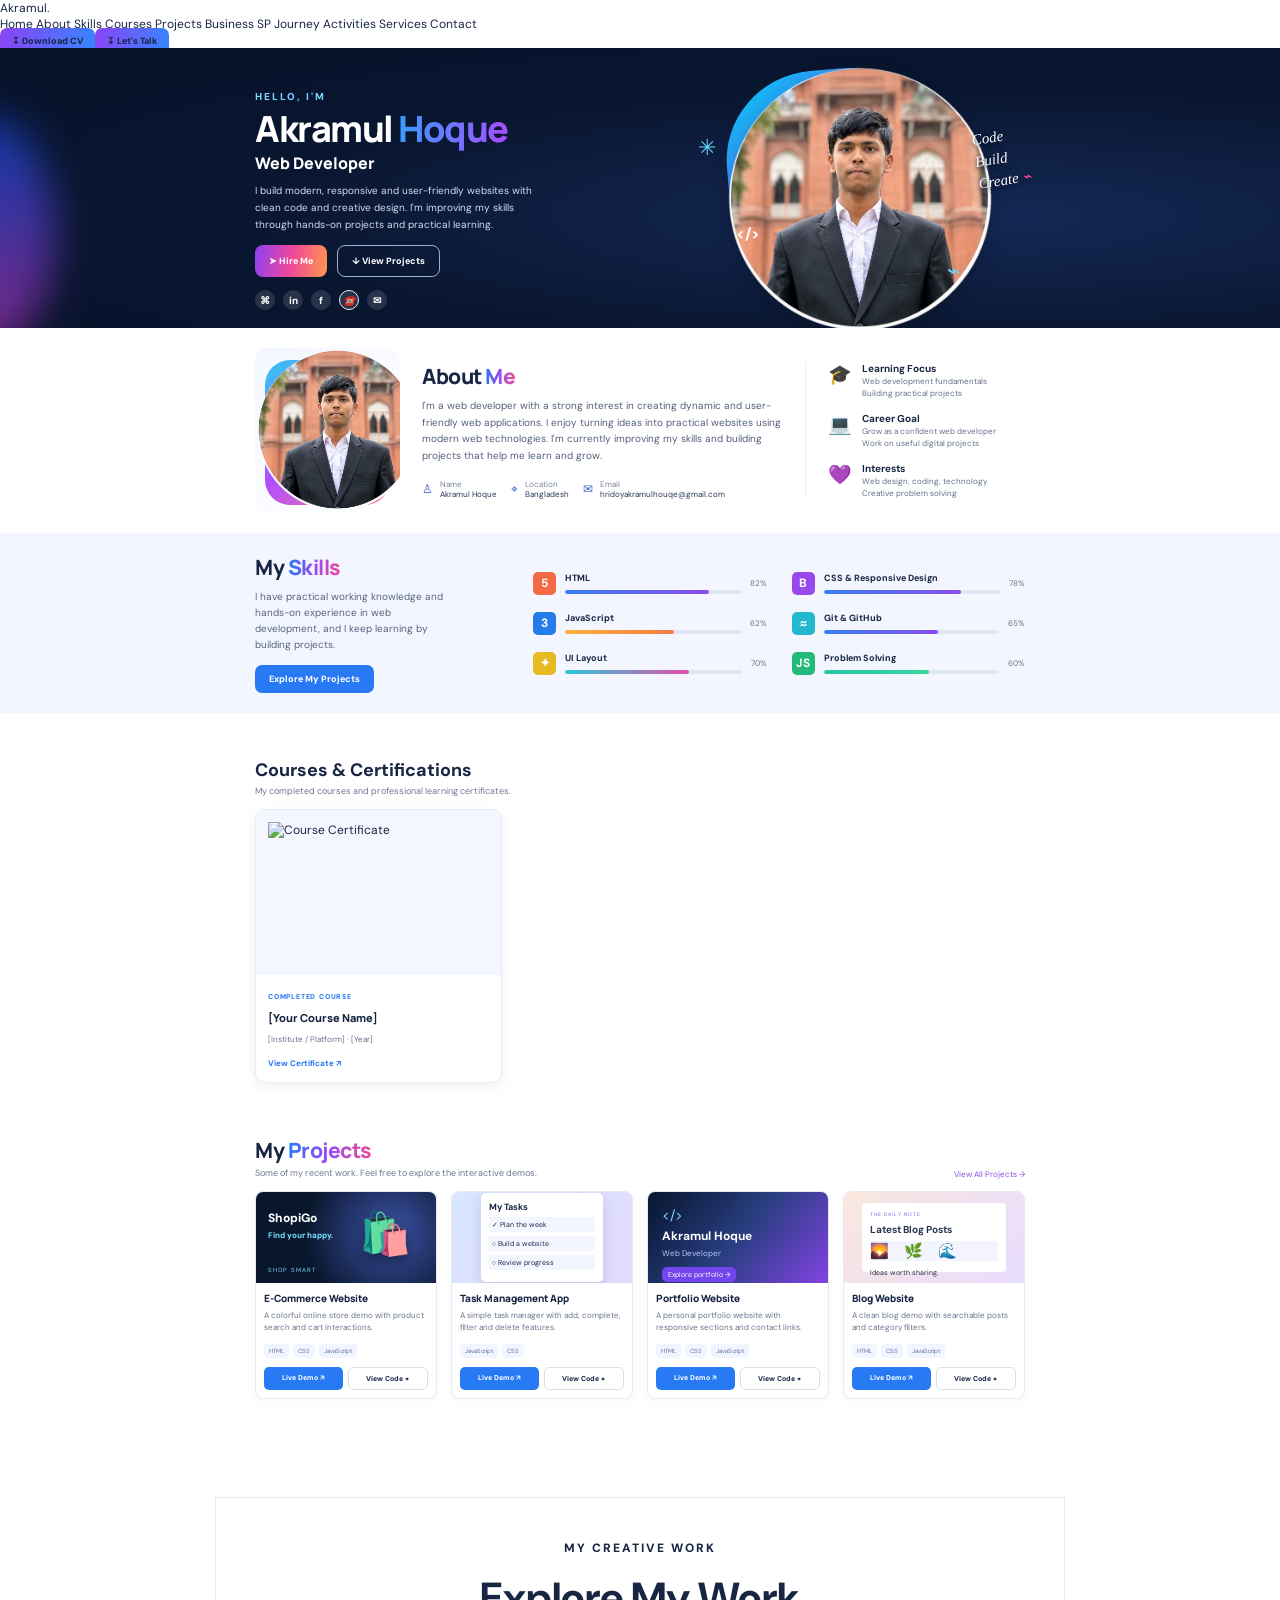
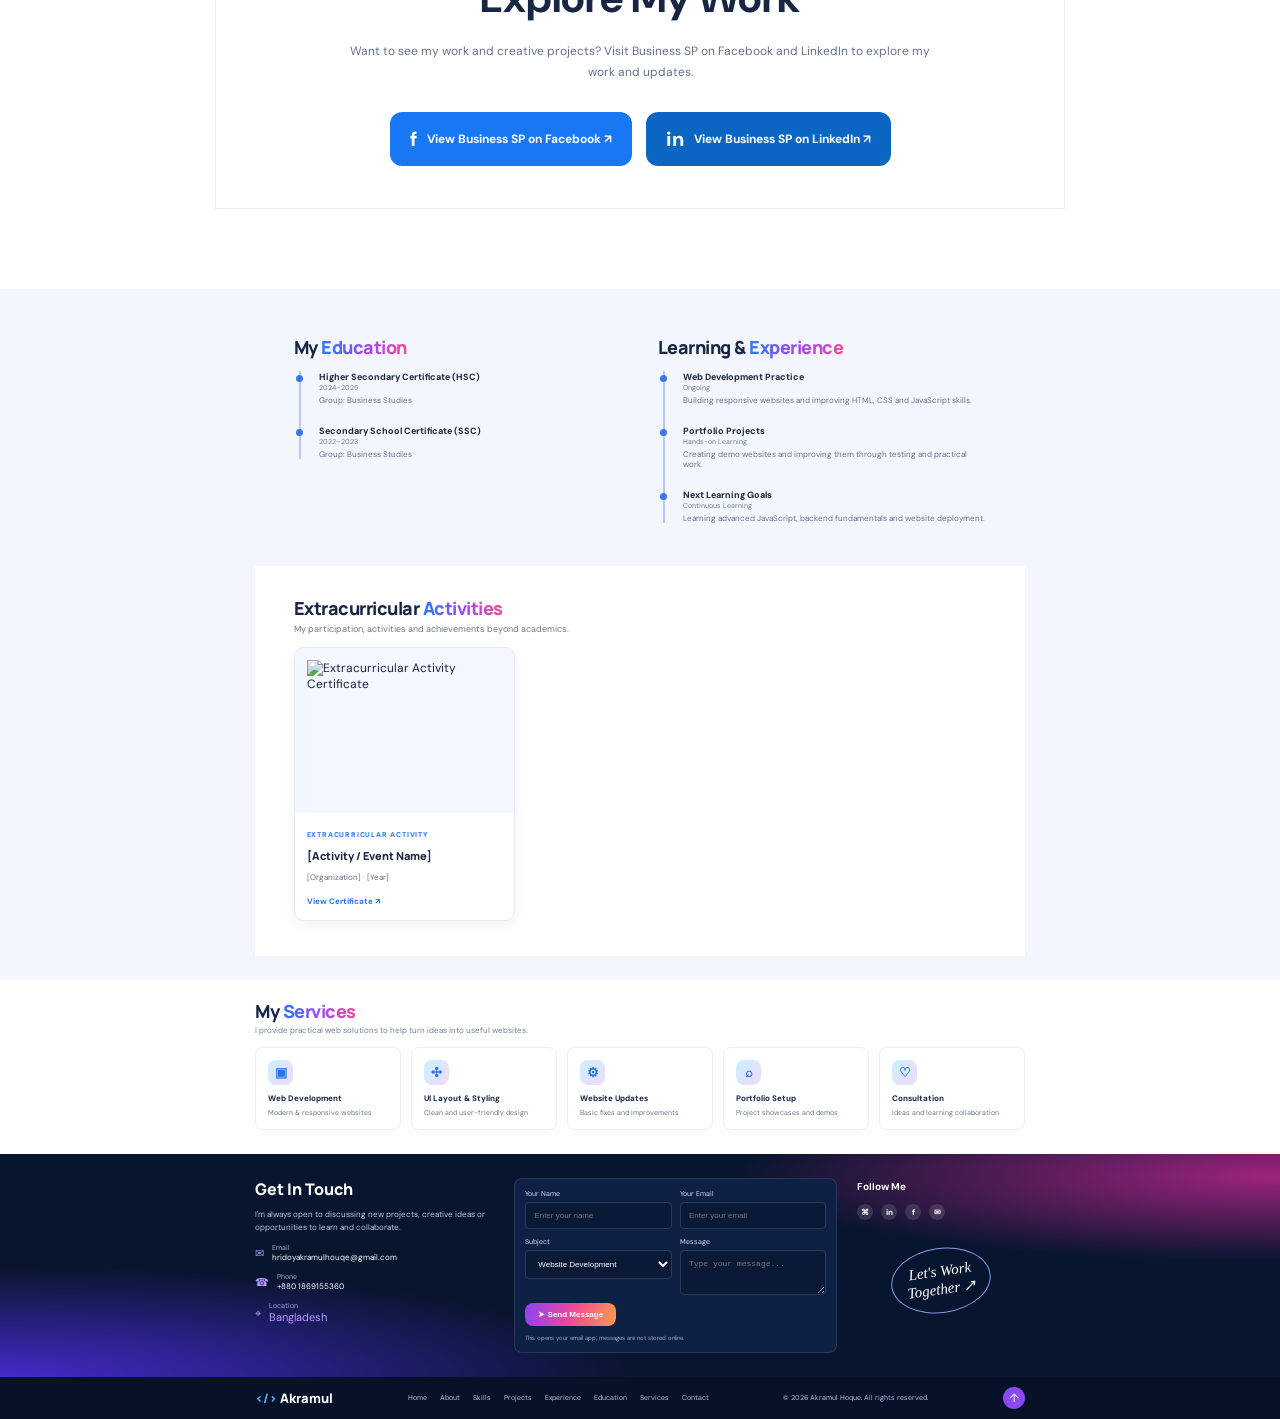
==== commit ea40494e: "Update index.html" ====
--- a/index.html
+++ b/index.html
@@ -11,18 +11,39 @@
 
 <body>
     
-<nav id="nav">
-  <a href="#home">Home</a>
-  <a href="#about">About</a>
-  <a href="#skills">Skills</a>
-  <a href="#courses">Courses</a>
-  <a href="#projects">Projects</a>
-  <a href="#business-work">Business SP</a>
-  <a href="#experience">Journey</a>
-  <a href="#activities">Activities</a>
-  <a href="#services">Services</a>
-  <a href="#contact">Contact</a>
-</nav>
+
+<header class="site-header">
+  <div class="nav-container">
+
+    <a href="#home" class="nav-logo">
+      Akramul<span>.</span>
+    </a>
+
+    <button class="menu-toggle" id="menu"
+            aria-label="Toggle navigation"
+            aria-expanded="false"
+            aria-controls="nav">
+      <span></span>
+      <span></span>
+      <span></span>
+    </button>
+
+    <nav id="nav" class="nav-menu">
+      <a href="#home">Home</a>
+      <a href="#about">About</a>
+      <a href="#skills">Skills</a>
+      <a href="#courses">Courses</a>
+      <a href="#projects">Projects</a>
+      <a href="#business-work">Business SP</a>
+      <a href="#experience">Journey</a>
+      <a href="#activities">Activities</a>
+      <a href="#services">Services</a>
+      <a href="#contact">Contact</a>
+    </nav>
+
+  </div>
+</header>
+
 
         
 
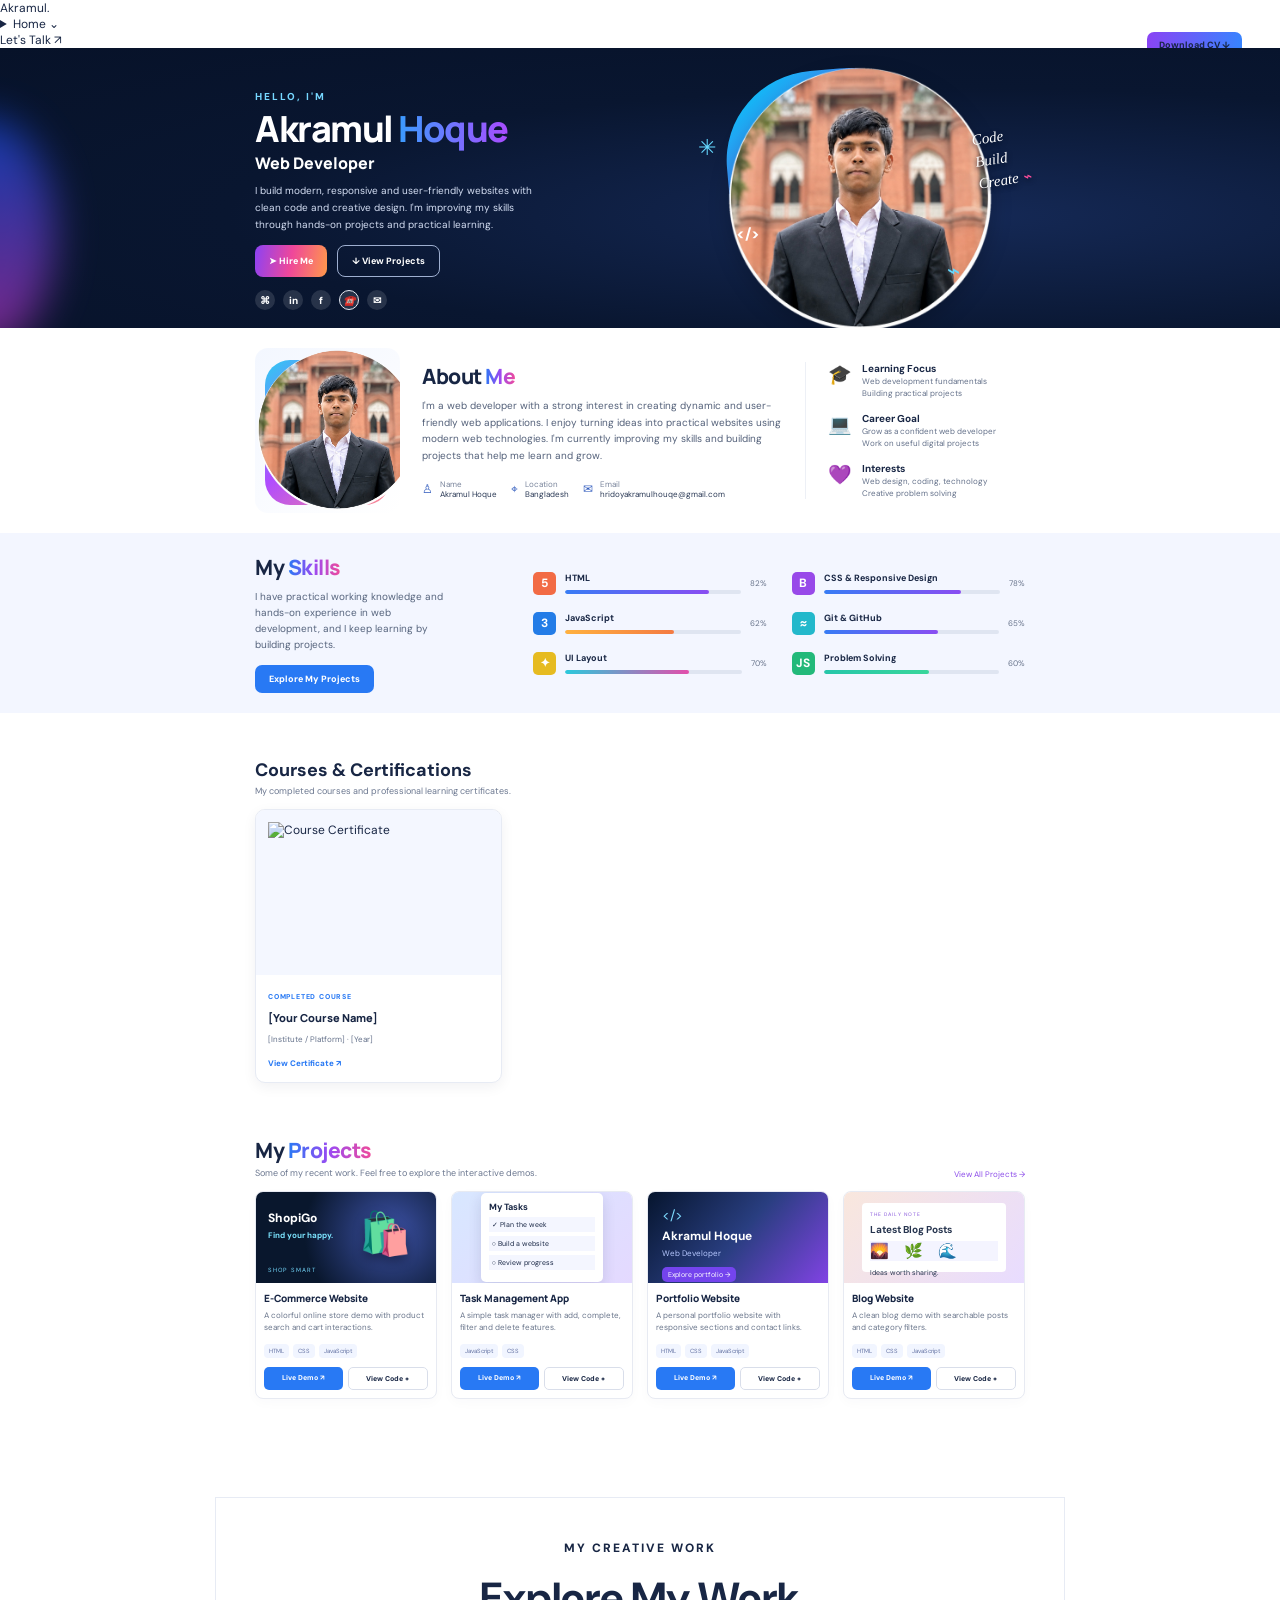
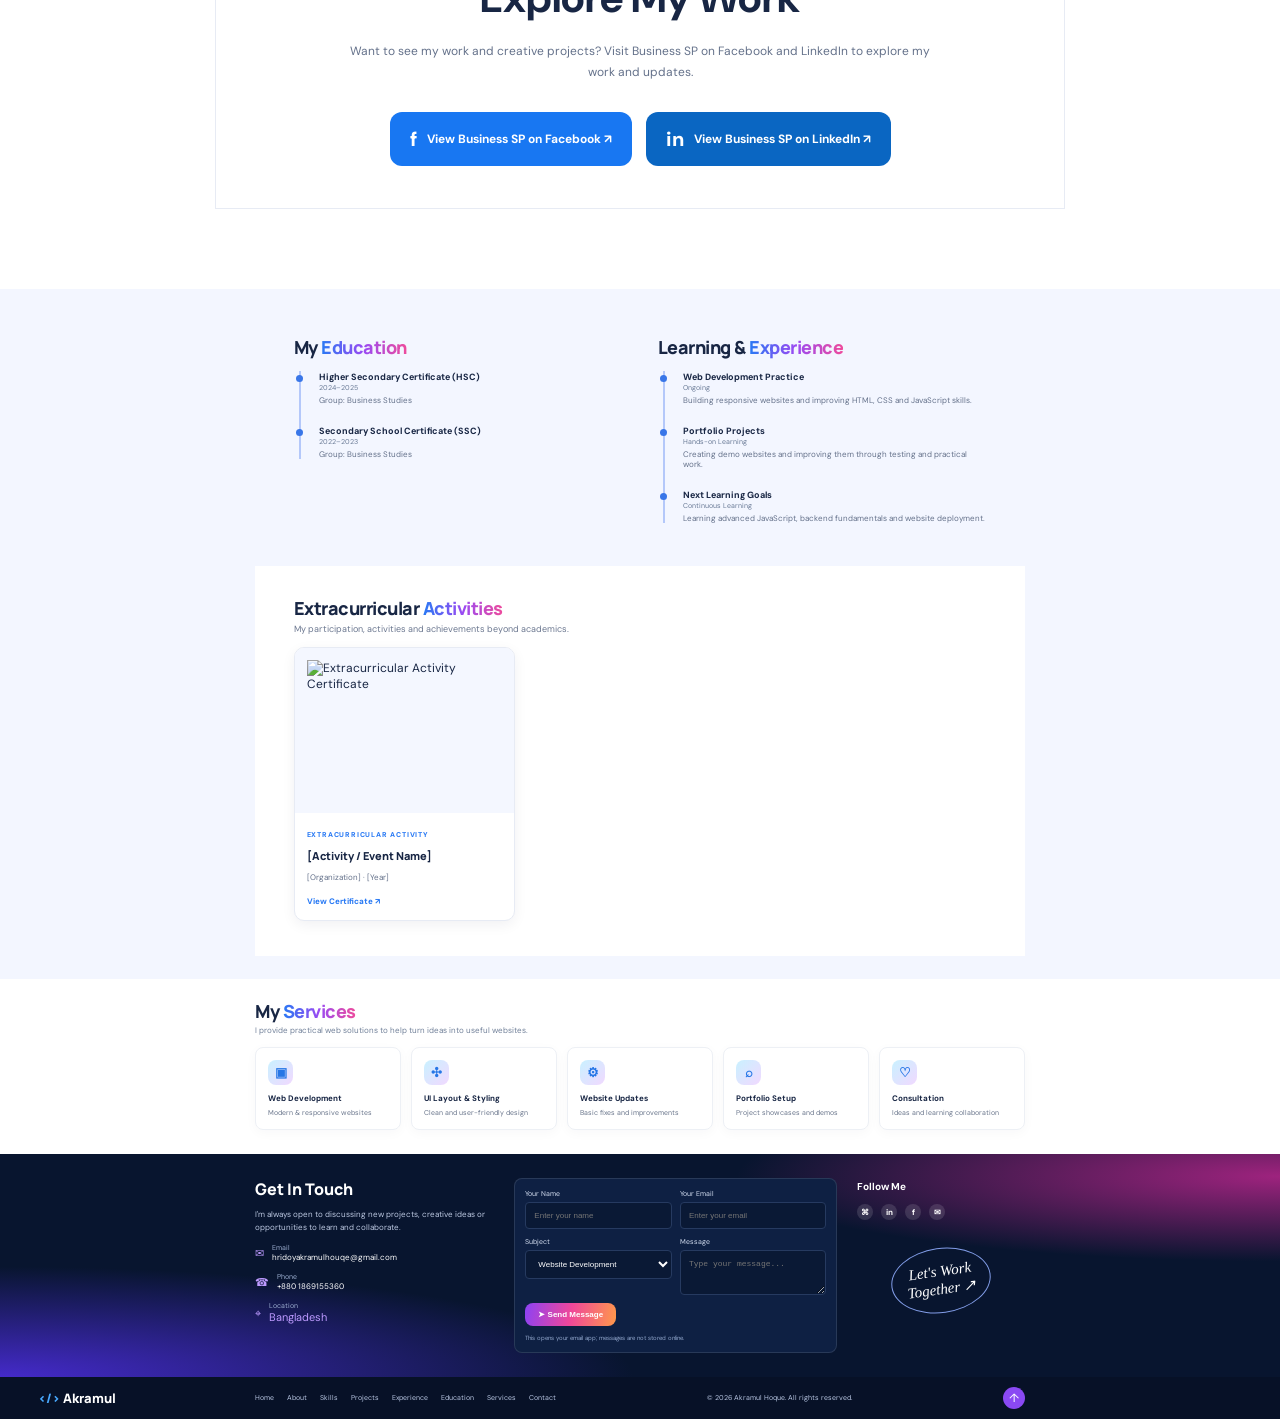
==== commit bd9719d2: "Refactor navigation into dropdown menu structure" ====
--- a/index.html
+++ b/index.html
@@ -28,18 +28,43 @@
       <span></span>
     </button>
 
-    <nav id="nav" class="nav-menu">
-      <a href="#home">Home</a>
-      <a href="#about">About</a>
-      <a href="#skills">Skills</a>
-      <a href="#courses">Courses</a>
-      <a href="#projects">Projects</a>
-      <a href="#business-work">Business SP</a>
-      <a href="#experience">Journey</a>
-      <a href="#activities">Activities</a>
-      <a href="#services">Services</a>
-      <a href="#contact">Contact</a>
-    </nav>
+    <nav id="nav">
+
+    <details class="home-dropdown">
+        <summary>
+            Home <span class="dropdown-arrow">⌄</span>
+        </summary>
+
+        <div class="dropdown-menu">
+            <a href="#home">Home</a>
+            <a href="#about">About</a>
+            <a href="#skills">Skills</a>
+            <a href="#courses">Courses</a>
+            <a href="#projects">Projects</a>
+            <a href="#business-work">Business SP</a>
+            <a href="#experience">Journey</a>
+            <a href="#activities">Activities</a>
+            <a href="#services">Services</a>
+            <a href="#contact">Contact</a>
+        </div>
+    </details>
+
+    <div class="nav-actions">
+
+        <!-- এখানে আগের Download CV link-এর href অপরিবর্তিত রাখবে -->
+        <a class="download"
+           href="assets/AKRAMUL_HOQUE's_Europass_CV.pdf"
+           download>
+            Download CV ↓
+        </a>
+
+        <a class="nav-talk" href="#contact">
+            Let's Talk ↗
+        </a>
+
+    </div>
+
+</nav>
 
   </div>
 </header>
--- a/style.css
+++ b/style.css
@@ -32,48 +32,78 @@
     color: inherit
 }
 
+/* Centered Navigation */
 .nav {
-    height: 42px;
+    min-height: 68px;
     background: #08152ff7;
     color: white;
     display: flex;
     align-items: center;
-    justify-content: space-between;
-    padding: 0 max(calc((100% - 770px)/2), 5%);
-    gap: 24px;
+    justify-content: center;
+    padding: 12px 150px;
+    gap: 15px;
     position: sticky;
     top: 0;
-    z-index: 10;
-    border-bottom: 1px solid #ffffff15
+    z-index: 1000;
+    border-bottom: 1px solid #ffffff15;
+    backdrop-filter: blur(12px);
 }
 
 .brand {
-    font: 800 16px Manrope;
-    white-space: nowrap
+    position: absolute;
+    left: 3%;
+    font: 800 18px Manrope, sans-serif;
+    white-space: nowrap;
 }
 
 .brand span {
-    color: #48a9ff
+    color: #48a9ff;
 }
 
 .nav nav {
+    width: 100%;
+    max-width: 950px;
     display: flex;
-    gap: 20px;
-    height: 100%;
-    align-items: center
+    justify-content: center;
+    align-items: center;
+    flex-wrap: wrap;
+    gap: 5px 15px;
 }
 
 .nav nav a {
-    font-size: 9px;
+    font-size: 11px;
     color: #dce5f9;
-    height: 100%;
-    display: flex;
-    align-items: center;
-    border-bottom: 2px solid transparent
+    padding: 8px 2px;
+    white-space: nowrap;
+    border-bottom: 2px solid transparent;
+    transition: .25s ease;
 }
 
 .nav nav a:hover,
 .nav nav a.active {
+    border-color: #4ba8ff;
+    color: #fff;
+}
+
+.download {
+    position: absolute;
+    right: 3%;
+    font-size: 10px;
+    font-weight: 800;
+    background: linear-gradient(100deg, #8b43f4, #3586ff);
+    padding: 9px 13px;
+    border-radius: 7px;
+    white-space: nowrap;
+}
+
+#menu {
+    display: none;
+    background: none;
+    border: 0;
+    color: white;
+    font-size: 22px;
+    cursor: pointer;
+} {
     border-color: #4ba8ff;
     color: #fff
 }
@@ -1054,41 +1084,54 @@
 }
 
 @media(max-width:760px) {
+   /* Responsive Navigation */
+@media (max-width: 900px) {
+
     .nav {
-        padding: 0 5%;
-        gap: 10px
+        min-height: 60px;
+        justify-content: space-between;
+        padding: 10px 5%;
+    }
+
+    .brand {
+        position: static;
+    }
+
+    #menu {
+        display: block;
+        margin-left: auto;
+    }
+
+    .download {
+        display: none;
     }
 
     .nav nav {
         display: none;
         position: absolute;
-        top: 42px;
+        top: 100%;
         left: 0;
         right: 0;
+        width: 100%;
+        max-width: none;
         height: auto;
         background: #08152f;
-        padding: 15px 5%;
+        padding: 18px 5%;
         flex-direction: column;
-        gap: 13px;
-        align-items: flex-start
+        align-items: center;
+        gap: 12px;
+        border-top: 1px solid #ffffff20;
     }
 
     .nav nav.open {
-        display: flex
+        display: flex;
     }
 
     .nav nav a {
-        height: auto;
-        font-size: 12px
-    }
-
-    #menu {
-        display: block
-    }
-
-    .download {
-        margin-left: auto
-    }
+        font-size: 13px;
+        padding: 7px;
+    }
+}
 
     .hero {
         padding: 0 5%;
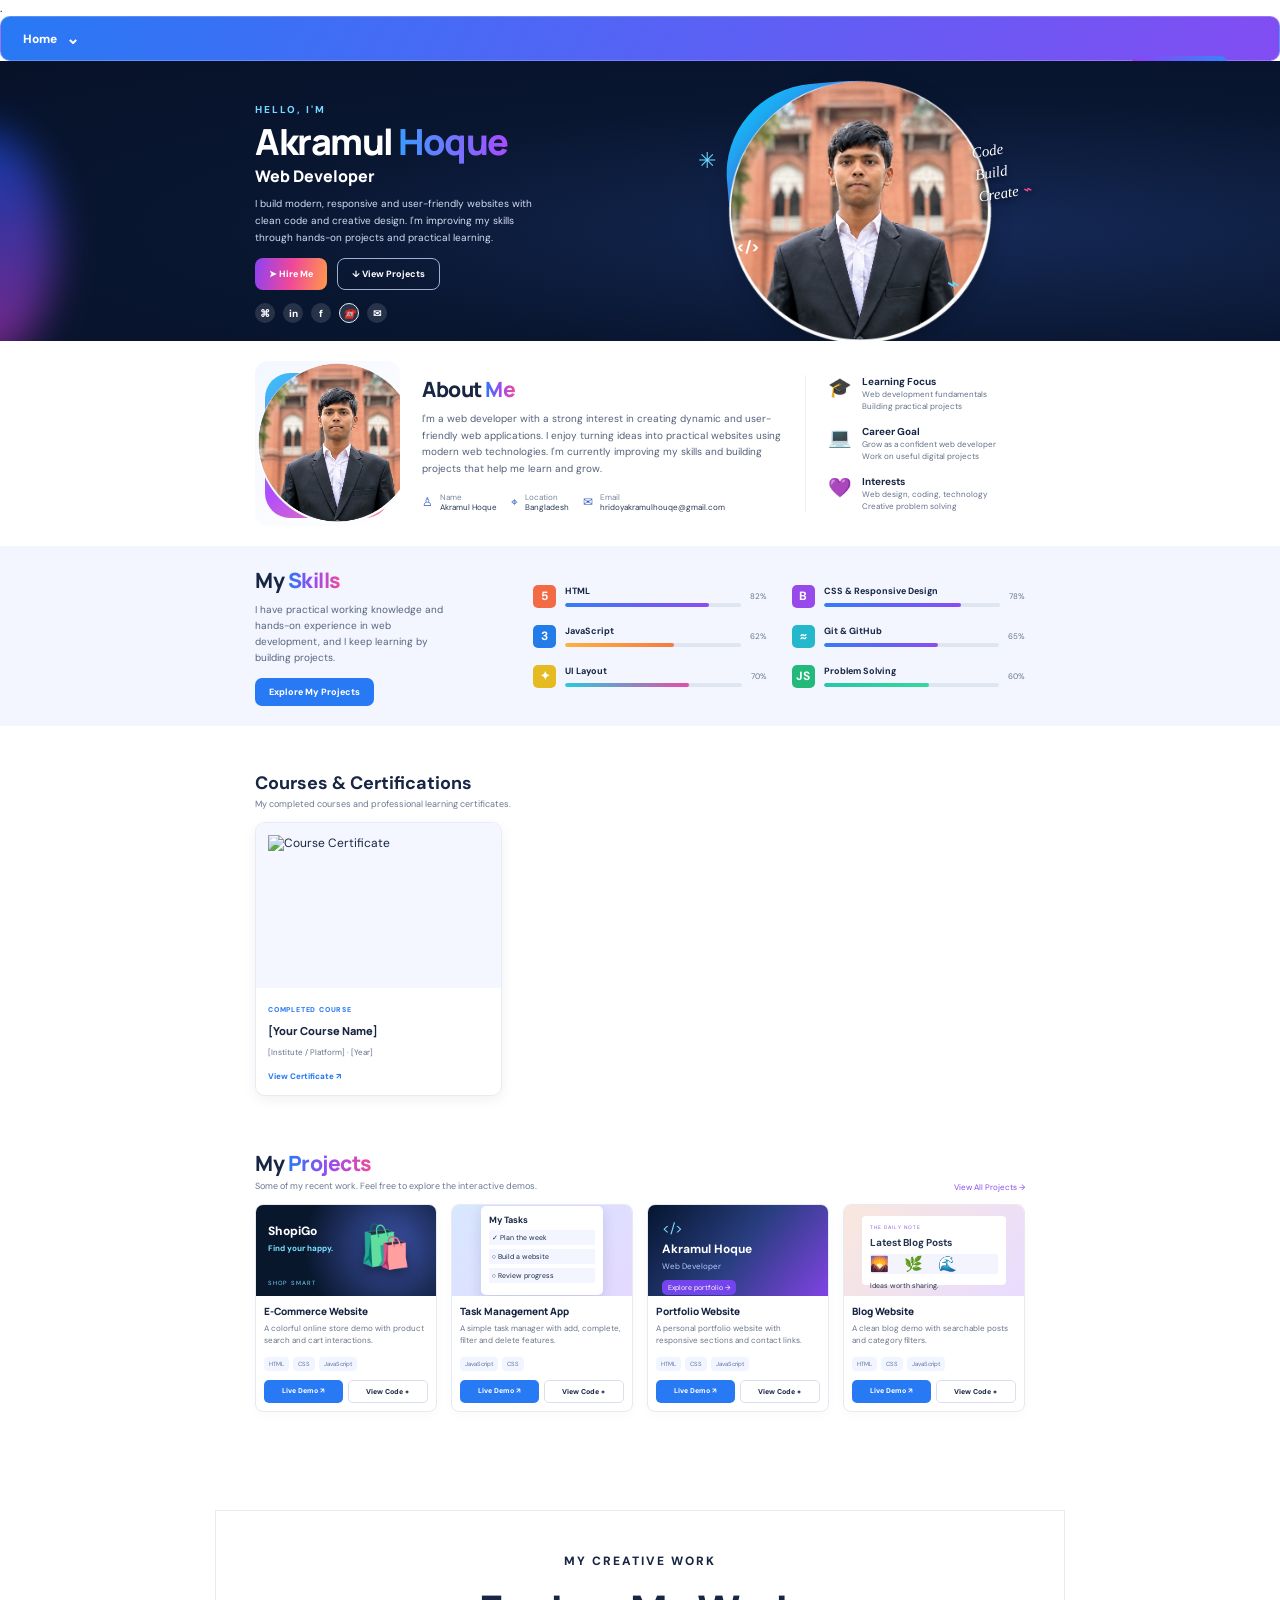
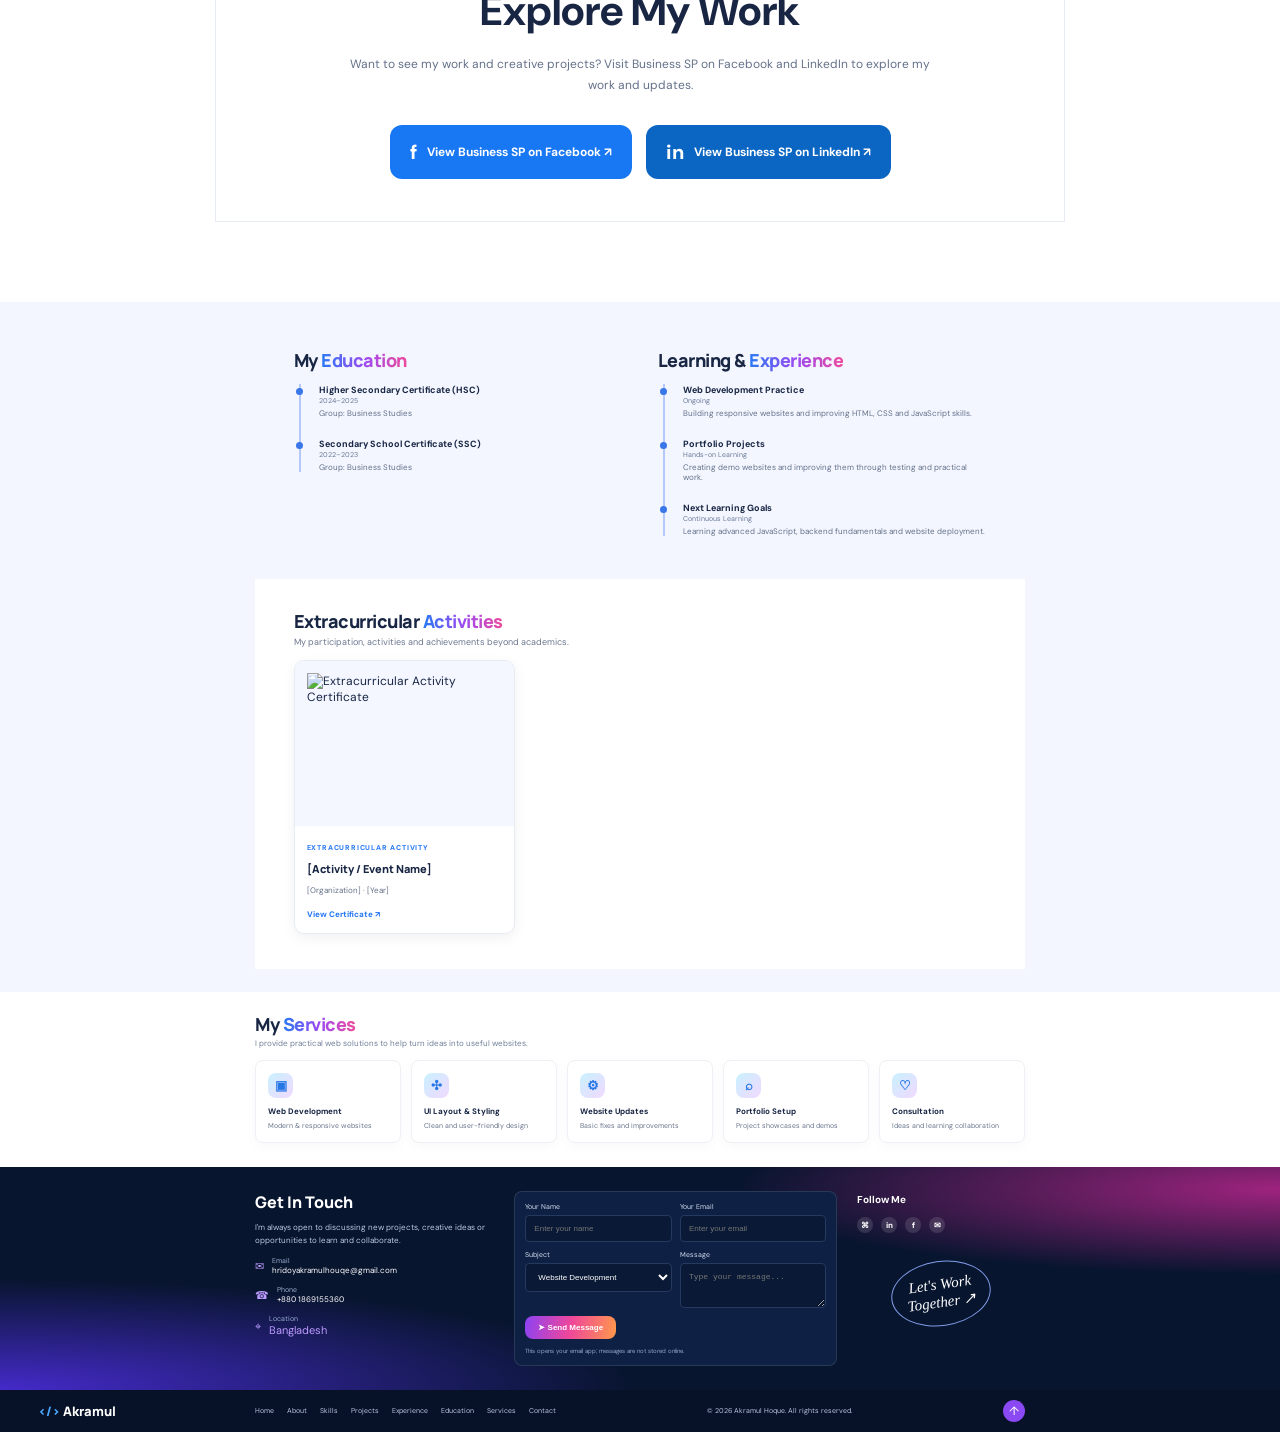
==== commit d277dee0: "Fix HTML structure for nav logo link" ====
--- a/index.html
+++ b/index.html
@@ -15,8 +15,7 @@
 <header class="site-header">
   <div class="nav-container">
 
-    <a href="#home" class="nav-logo">
-      Akramul<span>.</span>
+    <a href="#home" class="nav-logo"><span>.</span>
     </a>
 
     <button class="menu-toggle" id="menu"
--- a/style.css
+++ b/style.css
@@ -1681,4 +1681,251 @@
     grid-template-columns: 1fr;
   }
 }
-
+/* =================================
+   FINAL HOME DROPDOWN NAVIGATION
+================================= */
+
+.nav {
+    position: sticky;
+    top: 0;
+    z-index: 9999;
+    width: 100%;
+    min-height: 72px;
+    display: flex;
+    align-items: center;
+    justify-content: center;
+    padding: 12px 4%;
+    background: rgba(8, 21, 47, 0.97);
+    border-bottom: 1px solid #ffffff18;
+    backdrop-filter: blur(14px);
+}
+
+/* Brand - Left side */
+.nav > .brand {
+    position: absolute;
+    left: 4%;
+    font: 800 17px Manrope, sans-serif;
+    color: #ffffff;
+    white-space: nowrap;
+}
+
+.nav > .brand span {
+    color: #48a9ff;
+}
+
+/* Main navigation */
+.nav nav,
+.nav > nav {
+    display: flex;
+    justify-content: center;
+    align-items: center;
+    width: 100%;
+    gap: 15px;
+}
+
+/* Home dropdown button */
+.home-dropdown {
+    position: relative;
+}
+
+.home-dropdown summary {
+    list-style: none;
+    cursor: pointer;
+    display: flex;
+    align-items: center;
+    gap: 9px;
+    padding: 11px 22px;
+    border: 1px solid #ffffff35;
+    border-radius: 10px;
+    background: linear-gradient(120deg, #2879f4, #824df3);
+    color: #ffffff;
+    font-size: 12px;
+    font-weight: 800;
+    transition: .25s ease;
+}
+
+.home-dropdown summary::-webkit-details-marker {
+    display: none;
+}
+
+.home-dropdown summary:hover {
+    transform: translateY(-2px);
+    box-shadow: 0 7px 20px #2879f455;
+}
+
+.dropdown-arrow {
+    font-size: 16px;
+    transition: transform .25s ease;
+}
+
+.home-dropdown[open] .dropdown-arrow {
+    transform: rotate(180deg);
+}
+
+/* Dropdown list */
+.dropdown-menu {
+    display: none;
+    position: absolute;
+    top: calc(100% + 12px);
+    left: 50%;
+    transform: translateX(-50%);
+    width: 220px;
+    padding: 9px;
+    background: #ffffff;
+    border: 1px solid #e7ebf4;
+    border-radius: 13px;
+    box-shadow: 0 15px 40px #07152f30;
+    z-index: 10001;
+}
+
+.home-dropdown[open] .dropdown-menu {
+    display: grid;
+}
+
+.dropdown-menu a {
+    display: block;
+    padding: 10px 12px;
+    border-radius: 8px;
+    color: #182644;
+    font-size: 12px;
+    font-weight: 600;
+    transition: .2s ease;
+}
+
+.dropdown-menu a:hover {
+    background: #eef4ff;
+    color: #2879f4;
+    padding-left: 17px;
+}
+
+/* Right side buttons */
+.nav-actions {
+    position: absolute;
+    right: 4%;
+    display: flex;
+    align-items: center;
+    gap: 10px;
+}
+
+.nav .download,
+.nav .nav-talk {
+    display: inline-flex;
+    align-items: center;
+    justify-content: center;
+    padding: 10px 15px;
+    border-radius: 9px;
+    font-size: 11px;
+    font-weight: 800;
+    white-space: nowrap;
+    transition: .25s ease;
+}
+
+.nav .download {
+    background: #ffffff;
+    color: #172554;
+    border: 1px solid #ffffff;
+}
+
+.nav .download:hover {
+    background: #eaf2ff;
+    transform: translateY(-2px);
+}
+
+.nav .nav-talk {
+    background: linear-gradient(110deg, #8b43f4, #3586ff);
+    color: #ffffff;
+}
+
+.nav .nav-talk:hover {
+    transform: translateY(-2px);
+    box-shadow: 0 7px 18px #2879f455;
+}
+
+/* Hamburger */
+#menu {
+    display: none;
+}
+
+
+/* =================================
+   TABLET & MOBILE
+================================= */
+
+@media (max-width: 900px) {
+
+    .nav {
+        min-height: 65px;
+        justify-content: space-between;
+        padding: 10px 5%;
+    }
+
+    .nav > .brand {
+        position: static;
+    }
+
+    #menu {
+        display: block;
+        margin-left: auto;
+        cursor: pointer;
+        font-size: 24px;
+        color: #ffffff;
+        background: transparent;
+        border: none;
+    }
+
+    .nav nav,
+    .nav > nav {
+        display: none;
+        position: absolute;
+        top: 100%;
+        left: 0;
+        width: 100%;
+        height: auto;
+        padding: 20px 5%;
+        background: #08152f;
+        flex-direction: column;
+        align-items: center;
+        gap: 17px;
+        border-top: 1px solid #ffffff20;
+        box-shadow: 0 15px 25px #07152f30;
+    }
+
+    .nav nav.open,
+    .nav > nav.open {
+        display: flex;
+    }
+
+    .home-dropdown {
+        width: 100%;
+        text-align: center;
+    }
+
+    .home-dropdown summary {
+        justify-content: center;
+        width: fit-content;
+        margin: auto;
+        min-width: 150px;
+    }
+
+    .dropdown-menu {
+        position: static;
+        transform: none;
+        width: min(100%, 400px);
+        margin: 12px auto 0;
+        box-shadow: none;
+    }
+
+    .nav-actions {
+        position: static;
+        width: min(100%, 400px);
+        flex-direction: column;
+        gap: 10px;
+    }
+
+    .nav .download,
+    .nav .nav-talk {
+        display: flex;
+        width: 100%;
+        padding: 12px;
+    }
+}
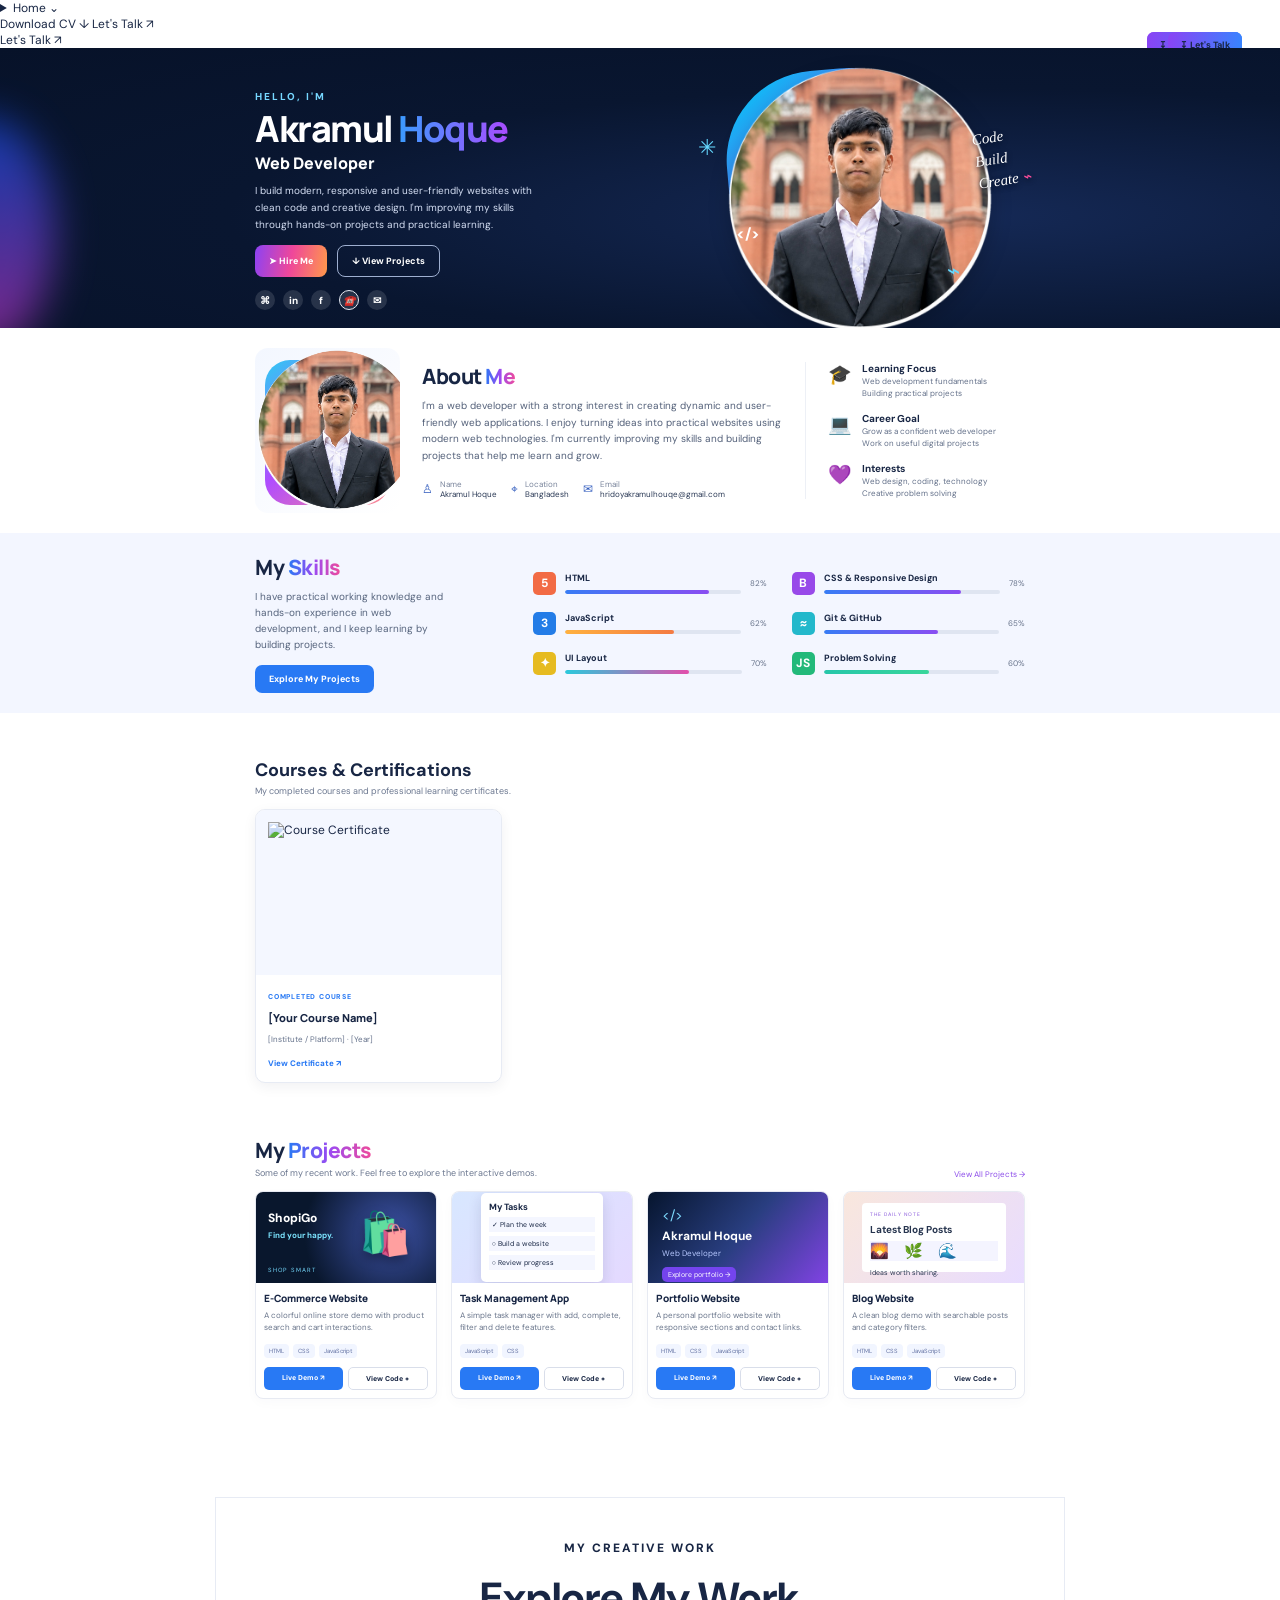
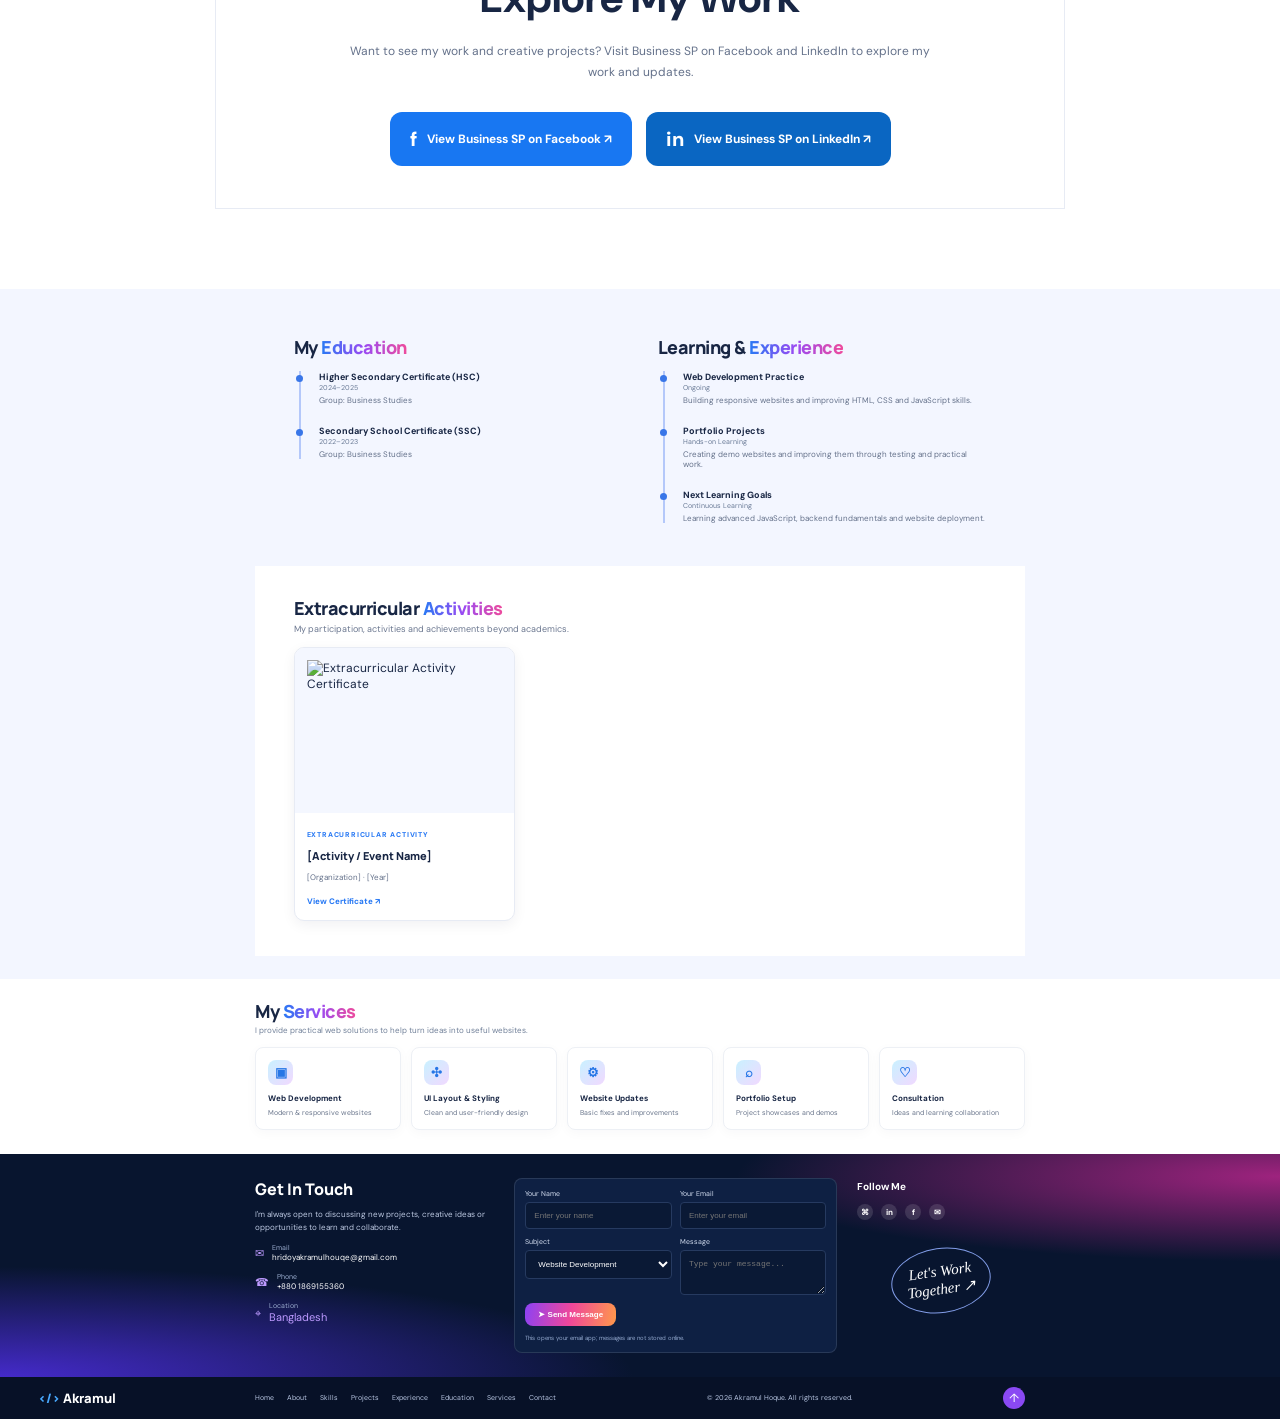
==== commit 240a904f: "Refactor header and navigation elements Updated header structure and navigation links for better org" ====
--- a/index.html
+++ b/index.html
@@ -12,44 +12,48 @@
 <body>
     
 
-<header class="site-header">
-  <div class="nav-container">
-
-    <a href="#home" class="nav-logo"><span>.</span>
-    </a>
-
-    <button class="menu-toggle" id="menu"
-            aria-label="Toggle navigation"
-            aria-expanded="false"
-            aria-controls="nav">
-      <span></span>
-      <span></span>
-      <span></span>
-    </button>
-
-    <nav id="nav">
-
-    <details class="home-dropdown">
-        <summary>
-            Home <span class="dropdown-arrow">⌄</span>
-        </summary>
-
-        <div class="dropdown-menu">
-            <a href="#home">Home</a>
-            <a href="#about">About</a>
-            <a href="#skills">Skills</a>
-            <a href="#courses">Courses</a>
-            <a href="#projects">Projects</a>
-            <a href="#business-work">Business SP</a>
-            <a href="#experience">Journey</a>
-            <a href="#activities">Activities</a>
-            <a href="#services">Services</a>
-            <a href="#contact">Contact</a>
-        </div>
-    </details>
-
-    <div class="nav-actions">
-
+<header class="topbar">
+
+    <!-- LEFT: HOME DROPDOWN -->
+    <div class="topbar-left">
+        <details class="topbar-dropdown">
+
+            <summary class="topbar-home">
+                Home <span>⌄</span>
+            </summary>
+
+            <div class="topbar-menu">
+                <a href="#home">Home</a>
+                <a href="#about">About</a>
+                <a href="#skills">Skills</a>
+                <a href="#courses">Courses</a>
+                <a href="#projects">Projects</a>
+                <a href="#business-work">Business SP</a>
+                <a href="#experience">Journey</a>
+                <a href="#activities">Activities</a>
+                <a href="#services">Services</a>
+                <a href="#contact">Contact</a>
+            </div>
+
+        </details>
+    </div>
+
+    <!-- RIGHT: ACTION BUTTONS -->
+    <div class="topbar-actions">
+
+        <a class="topbar-cv"
+           href="assets/AKRAMUL_HOQUE's_Europass_CV.pdf"
+           download>
+            Download CV ↓
+        </a>
+
+        <a class="topbar-talk" href="#contact">
+            Let's Talk ↗
+        </a>
+
+    </div>
+
+</header>
         <!-- এখানে আগের Download CV link-এর href অপরিবর্তিত রাখবে -->
         <a class="download"
            href="assets/AKRAMUL_HOQUE's_Europass_CV.pdf"
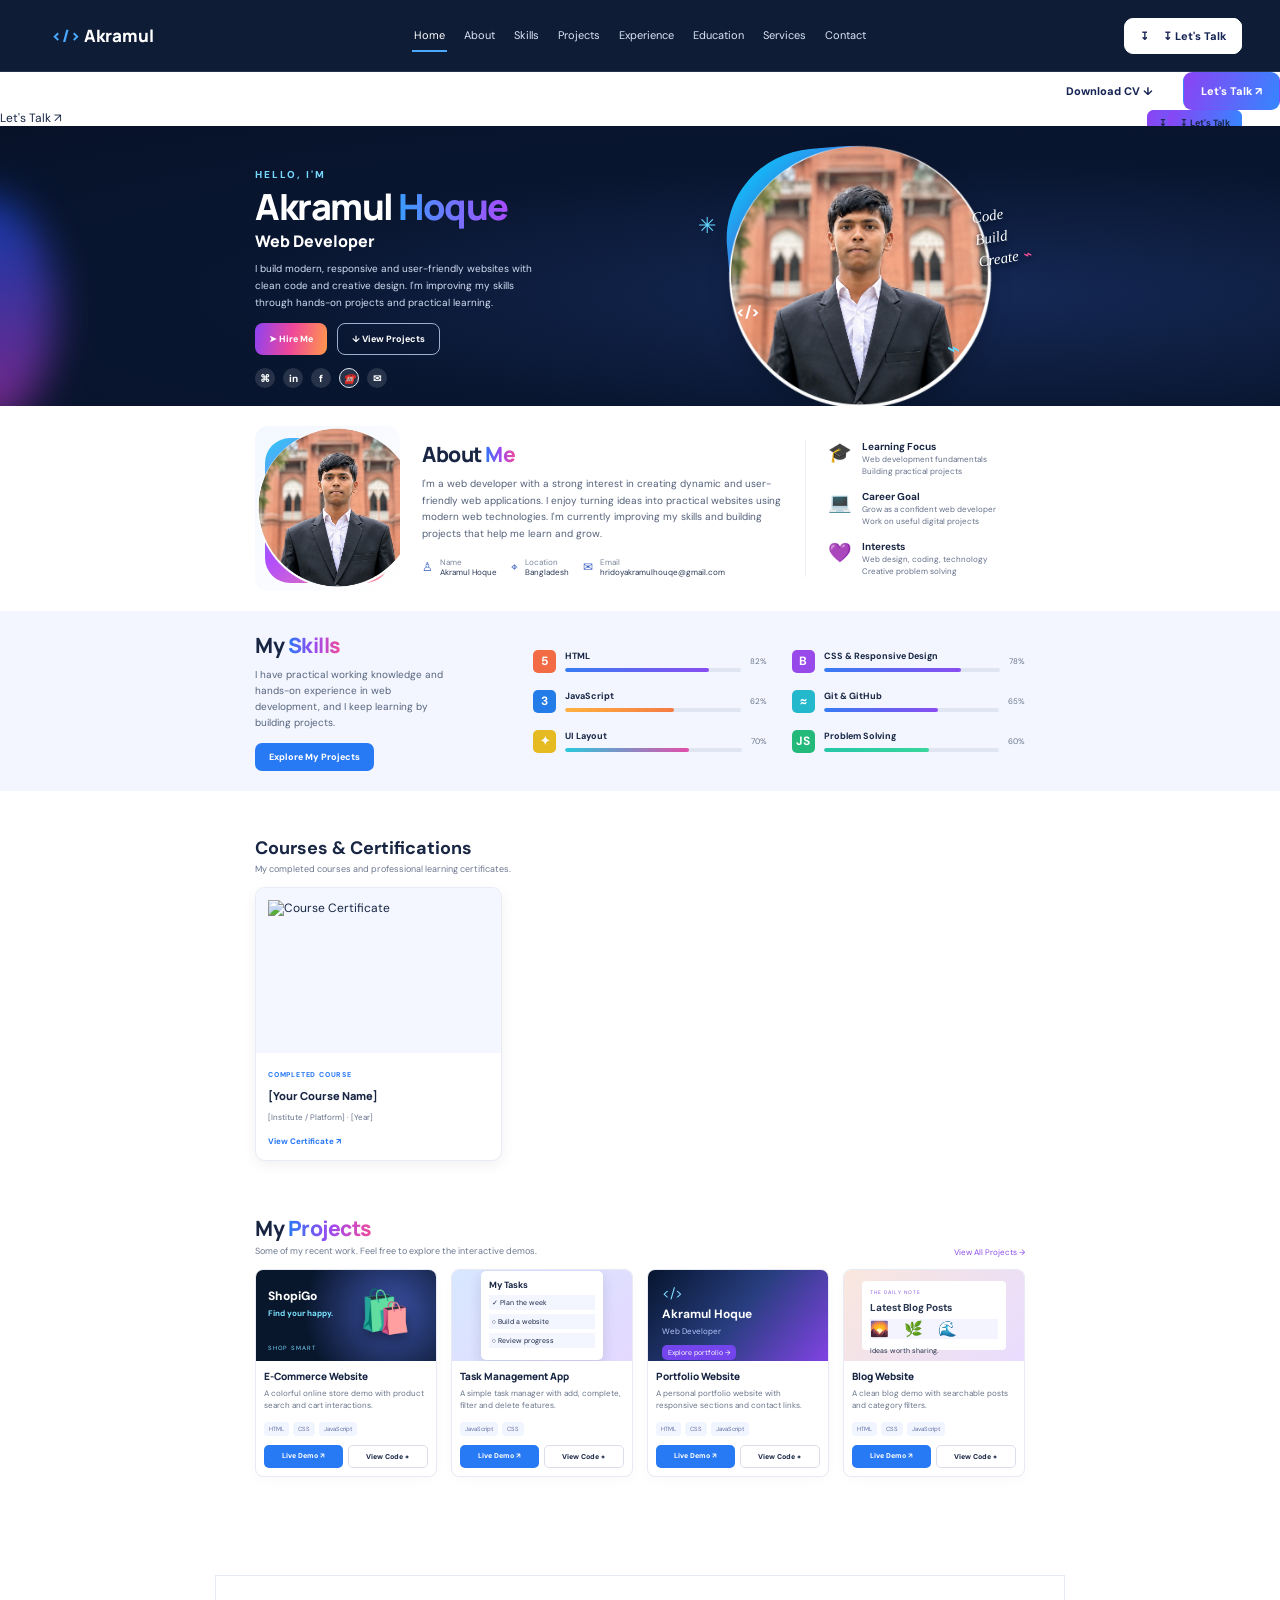
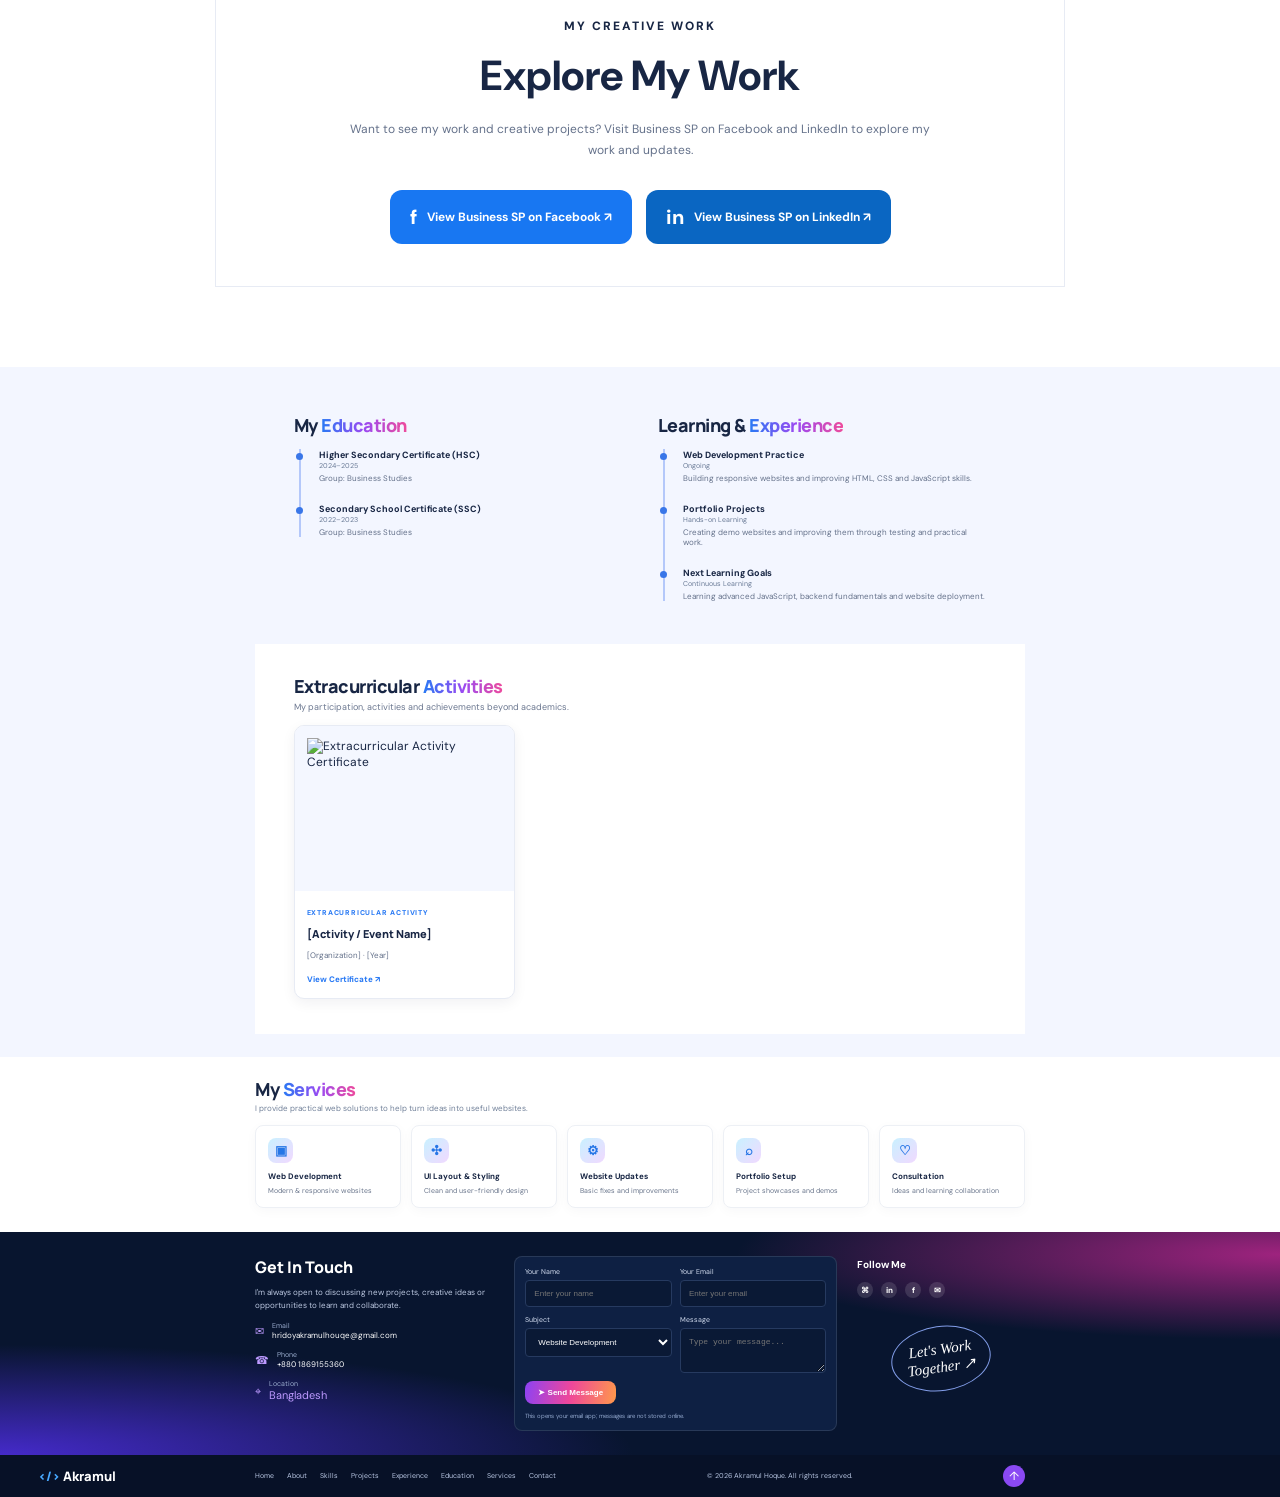
==== commit e19b1beb: "Update index.html" ====
--- a/index.html
+++ b/index.html
@@ -12,31 +12,15 @@
 <body>
     
 
-<header class="topbar">
-
-    <!-- LEFT: HOME DROPDOWN -->
-    <div class="topbar-left">
-        <details class="topbar-dropdown">
-
-            <summary class="topbar-home">
-                Home <span>⌄</span>
-            </summary>
-
-            <div class="topbar-menu">
-                <a href="#home">Home</a>
-                <a href="#about">About</a>
-                <a href="#skills">Skills</a>
-                <a href="#courses">Courses</a>
-                <a href="#projects">Projects</a>
-                <a href="#business-work">Business SP</a>
-                <a href="#experience">Journey</a>
-                <a href="#activities">Activities</a>
-                <a href="#services">Services</a>
-                <a href="#contact">Contact</a>
-            </div>
-
-        </details>
-    </div>
+<header class="nav"><a class="brand" href="#home"><span>&lt;/&gt;</span> Akramul</a>
+        <nav id="nav"><a class="active" href="#home">Home</a><a href="#about">About</a><a href="#skills">Skills</a><a
+                href="#projects">Projects</a><a href="#experience">Experience</a><a href="#education">Education</a><a href="#services">Services</a><a
+                href="#contact">Contact</a></nav><a class="download"
+   href="assets/AKRAMUL_HOQUE's_Europass_CV.pdf"
+   download="Europass_CV.pdf">
+   ↧ Download CV<a class="download" href="#contact">↧ Let's Talk</a><button id="menu"
+            aria-label="Menu">☰</button> 
+    </header>
 
     <!-- RIGHT: ACTION BUTTONS -->
     <div class="topbar-actions">
--- a/style.css
+++ b/style.css
@@ -1929,3 +1929,223 @@
         padding: 12px;
     }
 }
+
+
+/* ========================================
+   NEW TOPBAR - HOME LEFT, BUTTONS RIGHT
+======================================== */
+
+.topbar {
+    position: sticky;
+    top: 0;
+    z-index: 99999;
+    width: 100%;
+    min-height: 66px;
+    padding: 10px 24px;
+
+    display: flex;
+    align-items: center;
+    justify-content: space-between;
+
+    background: #08152f;
+    border-bottom: 1px solid #ffffff20;
+    box-shadow: 0 5px 18px rgba(0, 0, 0, 0.12);
+}
+
+/* LEFT SIDE */
+
+.topbar-left {
+    display: flex;
+    align-items: center;
+}
+
+/* HOME DROPDOWN */
+
+.topbar-dropdown {
+    position: relative;
+}
+
+.topbar-home {
+    list-style: none;
+    cursor: pointer;
+
+    display: flex;
+    align-items: center;
+    gap: 12px;
+
+    padding: 11px 22px;
+    border-radius: 9px;
+
+    background: linear-gradient(110deg, #2879f4, #824df3);
+    color: #ffffff;
+
+    font-size: 12px;
+    font-weight: 800;
+
+    transition: 0.25s ease;
+}
+
+.topbar-home::-webkit-details-marker {
+    display: none;
+}
+
+.topbar-home:hover {
+    transform: translateY(-2px);
+    box-shadow: 0 6px 18px #2879f455;
+}
+
+.topbar-home span {
+    font-size: 16px;
+}
+
+/* DROPDOWN ITEMS */
+
+.topbar-menu {
+    display: none;
+
+    position: absolute;
+    top: calc(100% + 12px);
+    left: 0;
+
+    width: 220px;
+    max-height: 70vh;
+    overflow-y: auto;
+
+    padding: 9px;
+
+    background: #ffffff;
+    border: 1px solid #e7ebf4;
+    border-radius: 12px;
+
+    box-shadow: 0 15px 35px rgba(0, 0, 0, 0.2);
+}
+
+.topbar-dropdown[open] .topbar-menu {
+    display: flex;
+    flex-direction: column;
+}
+
+.topbar-menu a {
+    display: block;
+    padding: 10px 12px;
+
+    border-radius: 7px;
+    color: #182644;
+
+    font-size: 12px;
+    font-weight: 600;
+
+    transition: 0.2s ease;
+}
+
+.topbar-menu a:hover {
+    background: #eef4ff;
+    color: #2879f4;
+    padding-left: 17px;
+}
+
+/* RIGHT SIDE BUTTONS */
+
+.topbar-actions {
+    display: flex;
+    align-items: center;
+    justify-content: flex-end;
+    gap: 12px;
+    margin-left: auto;
+}
+
+.topbar-cv,
+.topbar-talk {
+    display: inline-flex;
+    align-items: center;
+    justify-content: center;
+
+    padding: 11px 17px;
+    border-radius: 9px;
+
+    font-size: 11px;
+    font-weight: 800;
+    white-space: nowrap;
+
+    transition: 0.25s ease;
+}
+
+/* DOWNLOAD CV */
+
+.topbar-cv {
+    background: #ffffff;
+    color: #172554;
+    border: 1px solid #ffffff;
+}
+
+.topbar-cv:hover {
+    background: #eaf2ff;
+    transform: translateY(-2px);
+}
+
+/* LET'S TALK */
+
+.topbar-talk {
+    background: linear-gradient(110deg, #8b43f4, #3586ff);
+    color: #ffffff;
+    border: 1px solid transparent;
+}
+
+.topbar-talk:hover {
+    transform: translateY(-2px);
+    box-shadow: 0 6px 18px #2879f455;
+}
+
+/* TABLET */
+
+@media (max-width: 768px) {
+
+    .topbar {
+        padding: 10px 15px;
+        min-height: 62px;
+    }
+
+    .topbar-home {
+        padding: 10px 15px;
+    }
+
+    .topbar-actions {
+        gap: 8px;
+    }
+
+    .topbar-cv,
+    .topbar-talk {
+        padding: 10px 12px;
+        font-size: 10px;
+    }
+}
+
+/* MOBILE */
+
+@media (max-width: 420px) {
+
+    .topbar {
+        padding: 9px 10px;
+        min-height: 58px;
+    }
+
+    .topbar-home {
+        padding: 9px 12px;
+        font-size: 10px;
+        gap: 6px;
+    }
+
+    .topbar-actions {
+        gap: 6px;
+    }
+
+    .topbar-cv,
+    .topbar-talk {
+        padding: 9px 9px;
+        font-size: 9px;
+    }
+
+    .topbar-menu {
+        width: 200px;
+    }
+}
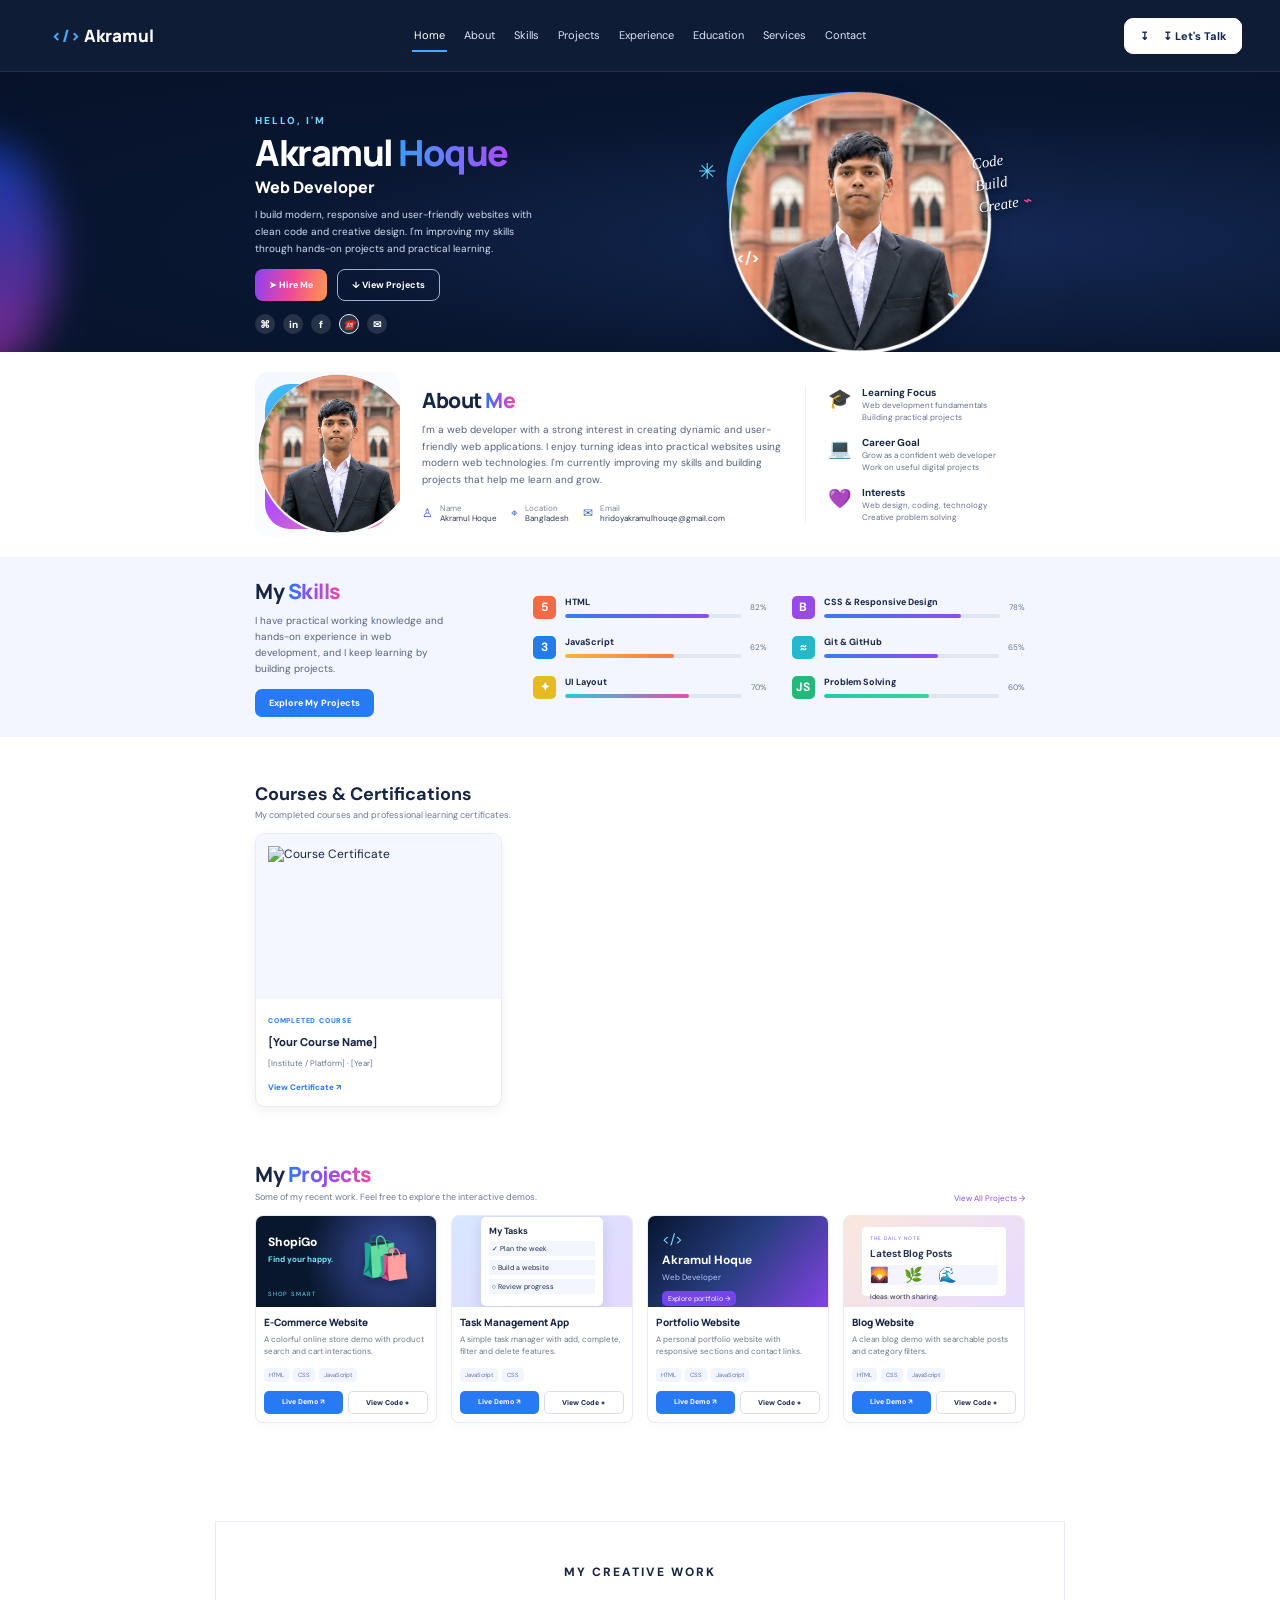
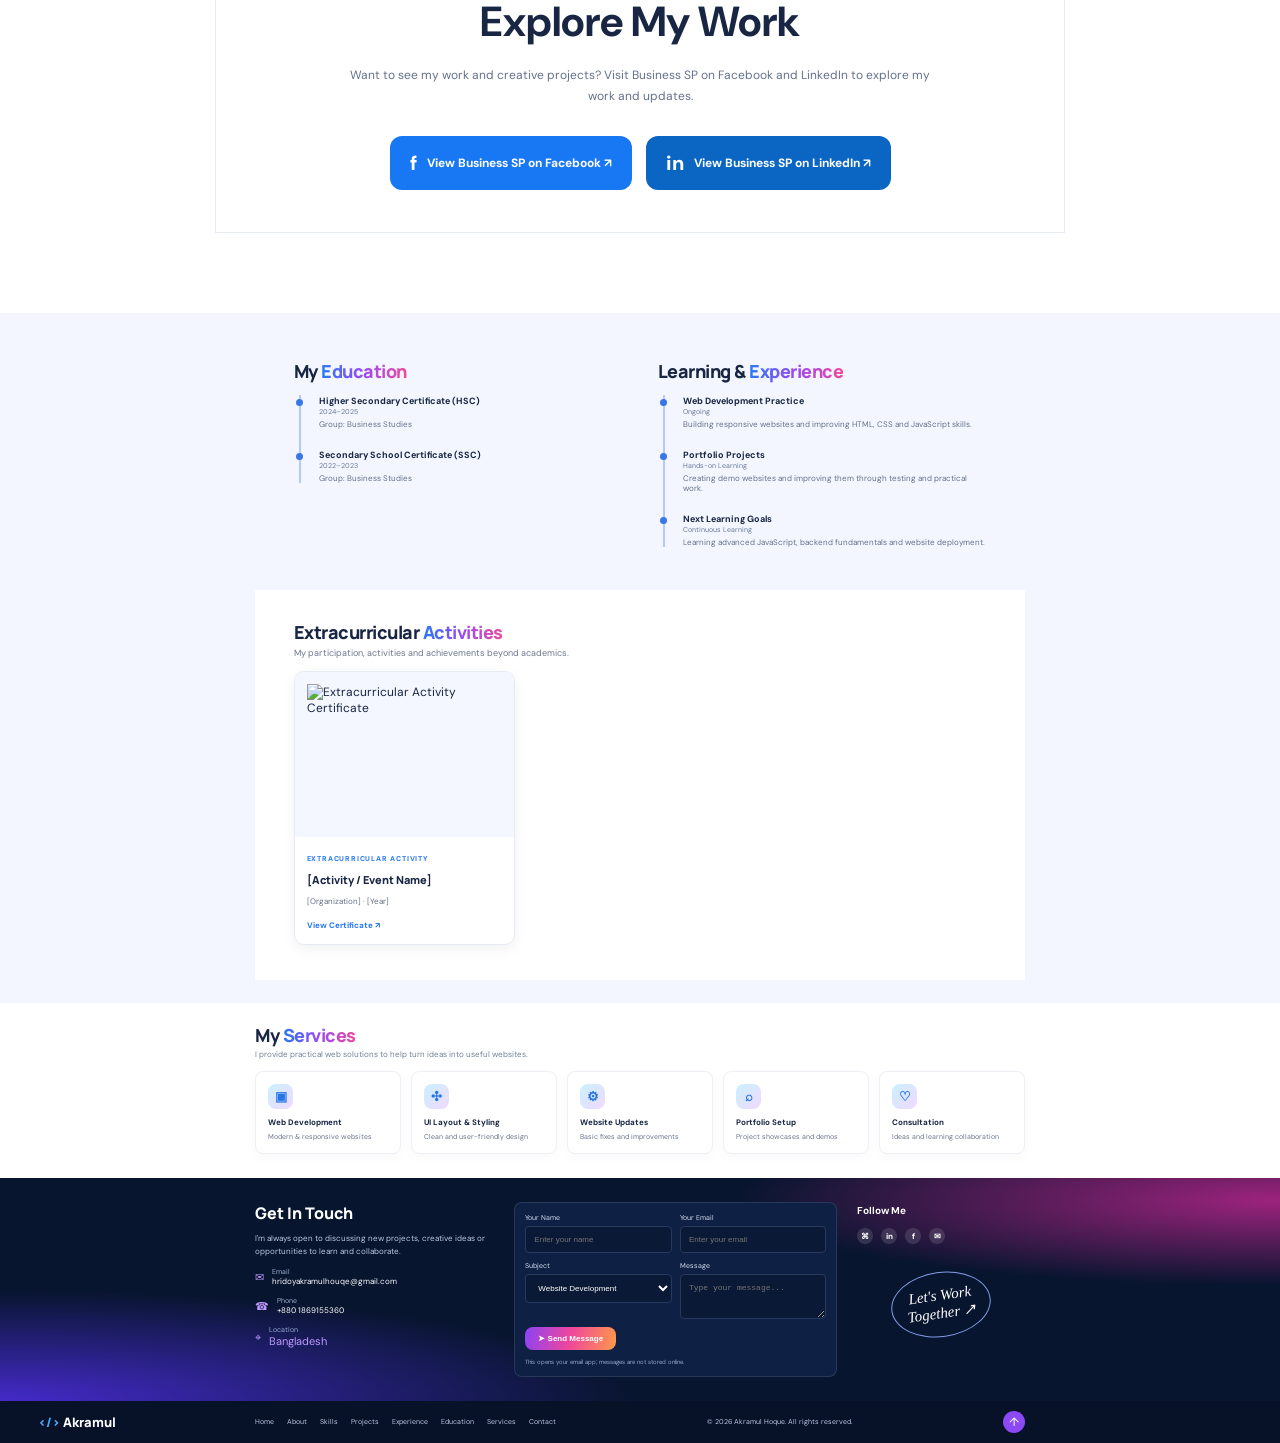
==== commit 847d4ead: "Update index.html" ====
--- a/index.html
+++ b/index.html
@@ -22,40 +22,8 @@
             aria-label="Menu">☰</button> 
     </header>
 
-    <!-- RIGHT: ACTION BUTTONS -->
-    <div class="topbar-actions">
-
-        <a class="topbar-cv"
-           href="assets/AKRAMUL_HOQUE's_Europass_CV.pdf"
-           download>
-            Download CV ↓
-        </a>
-
-        <a class="topbar-talk" href="#contact">
-            Let's Talk ↗
-        </a>
-
-    </div>
-
-</header>
-        <!-- এখানে আগের Download CV link-এর href অপরিবর্তিত রাখবে -->
-        <a class="download"
-           href="assets/AKRAMUL_HOQUE's_Europass_CV.pdf"
-           download>
-            Download CV ↓
-        </a>
-
-        <a class="nav-talk" href="#contact">
-            Let's Talk ↗
-        </a>
-
-    </div>
-
-</nav>
-
-  </div>
-</header>
-
+  
+       
 
         
 
--- a/style.css
+++ b/style.css
@@ -34,19 +34,18 @@
 
 /* Centered Navigation */
 .nav {
-    min-height: 68px;
+    height: 42px;
     background: #08152ff7;
     color: white;
     display: flex;
     align-items: center;
-    justify-content: center;
-    padding: 12px 150px;
-    gap: 15px;
+    justify-content: space-between;
+    padding: 0 max(calc((100% - 770px)/2), 5%);
+    gap: 24px;
     position: sticky;
     top: 0;
-    z-index: 1000;
-    border-bottom: 1px solid #ffffff15;
-    backdrop-filter: blur(12px);
+    z-index: 10;
+    border-bottom: 1px solid #ffffff15
 }
 
 .brand {
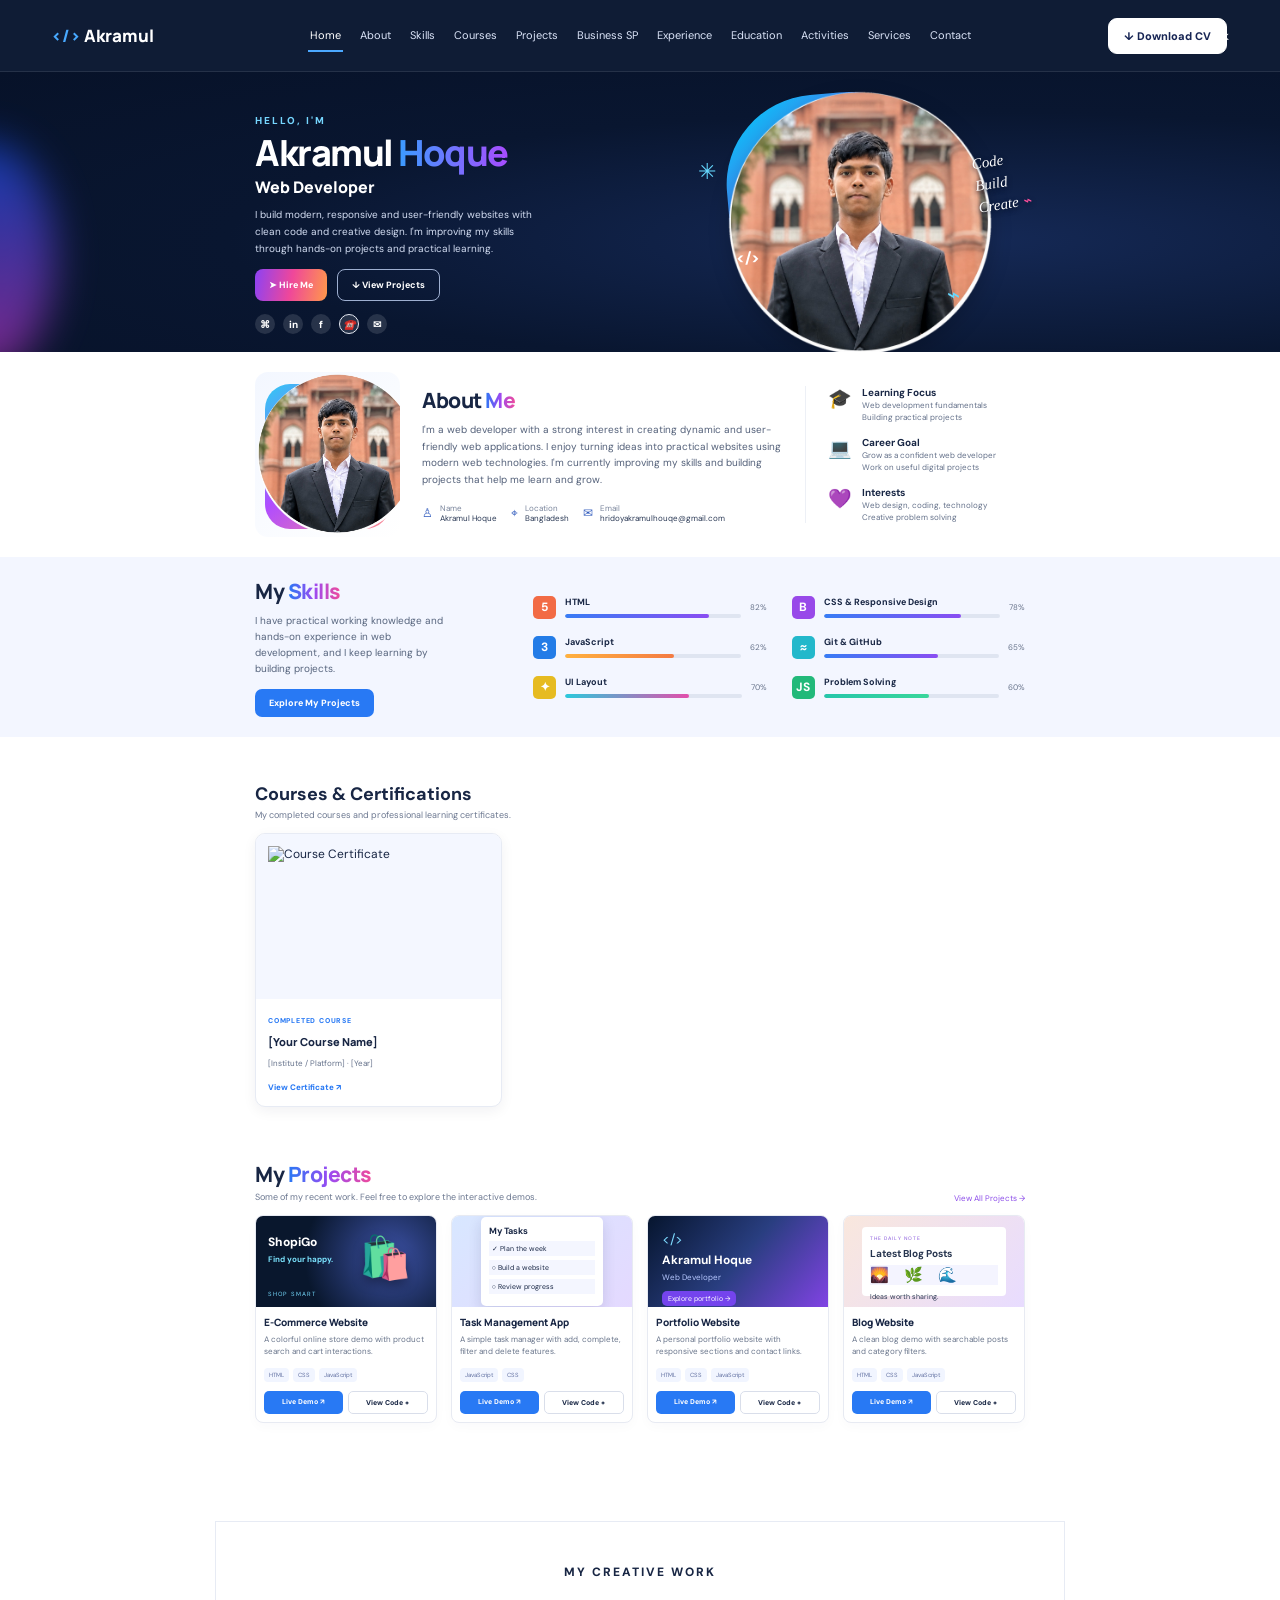
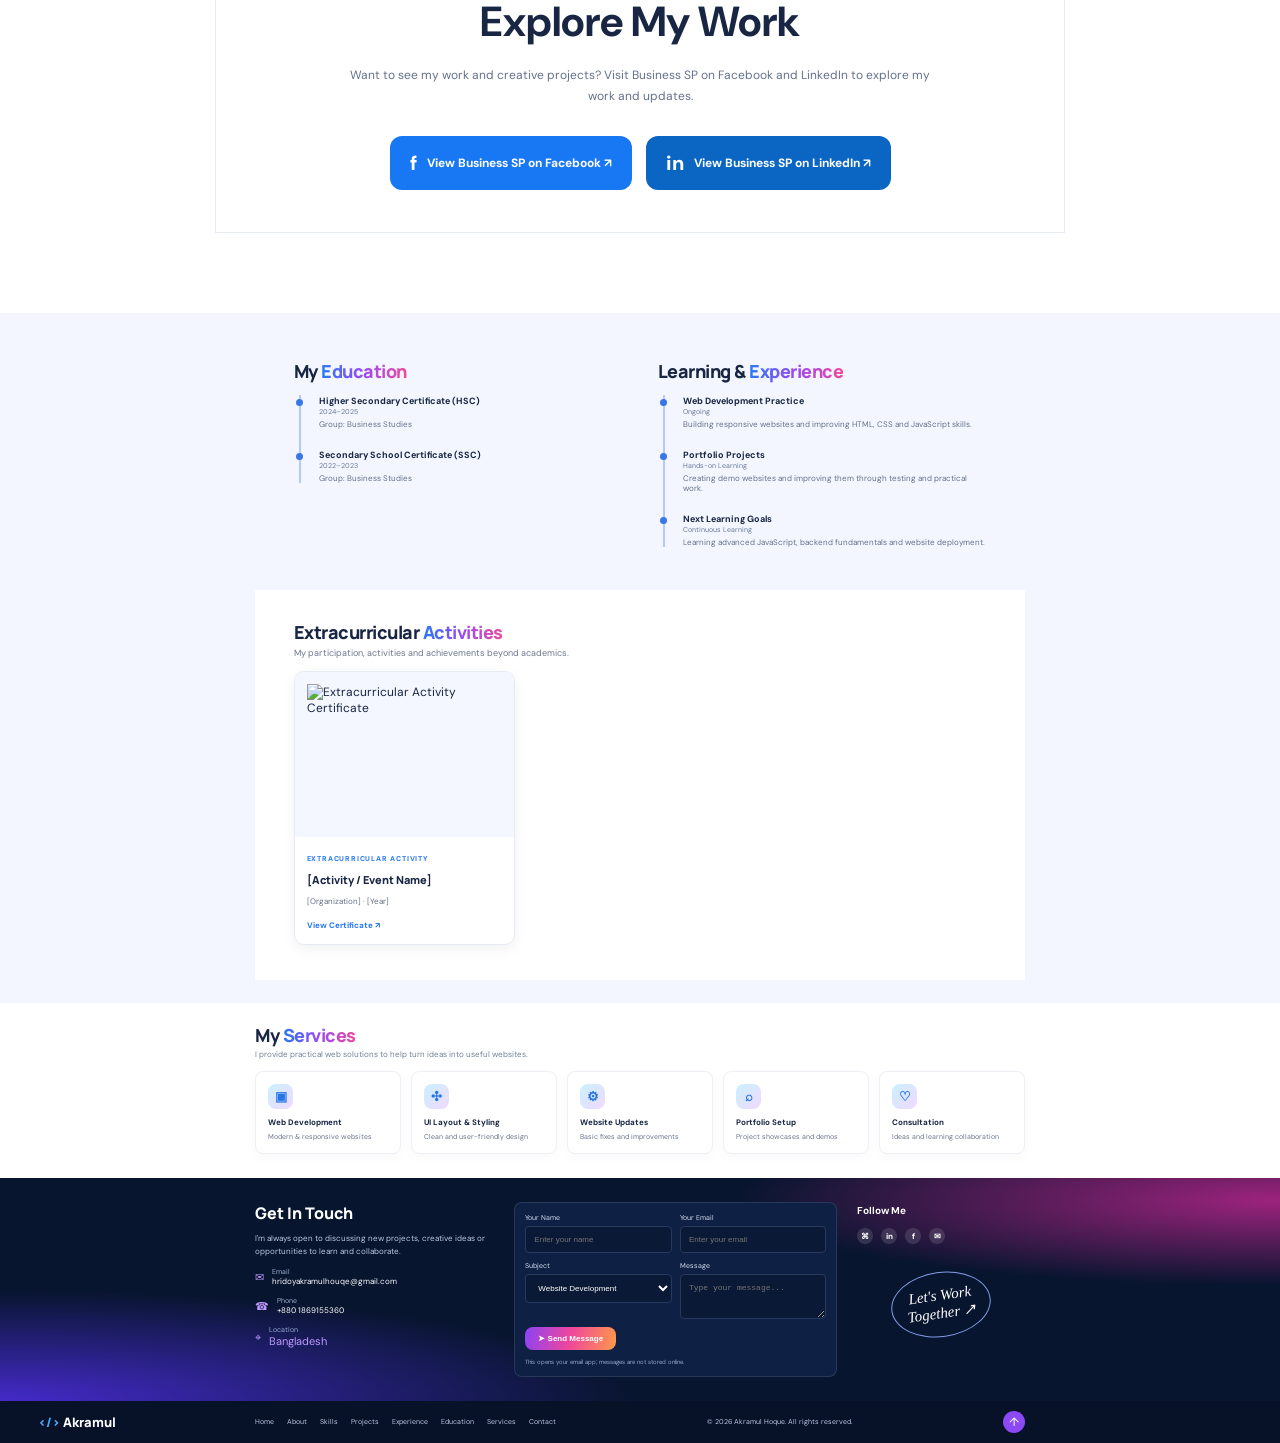
==== commit dd576f4d: "Refactor header navigation structure in index.html" ====
--- a/index.html
+++ b/index.html
@@ -12,28 +12,61 @@
 <body>
     
 
-<header class="nav"><a class="brand" href="#home"><span>&lt;/&gt;</span> Akramul</a>
-        <nav id="nav"><a class="active" href="#home">Home</a><a href="#about">About</a><a href="#skills">Skills</a><a
-                href="#projects">Projects</a><a href="#experience">Experience</a><a href="#education">Education</a><a href="#services">Services</a><a
-                href="#contact">Contact</a></nav><a class="download"
-   href="assets/AKRAMUL_HOQUE's_Europass_CV.pdf"
-   download="Europass_CV.pdf">
-   ↧ Download CV<a class="download" href="#contact">↧ Let's Talk</a><button id="menu"
-            aria-label="Menu">☰</button> 
-    </header>
-
+<header class="nav">
+
+    <!-- Logo -->
+    <a class="brand" href="#home">
+        <span>&lt;/&gt;</span> Akramul
+    </a>
+
+    <!-- Main Navigation -->
+    <nav id="nav" aria-label="Main Navigation">
+        <a class="active" href="#home">Home</a>
+        <a href="#about">About</a>
+        <a href="#skills">Skills</a>
+        <a href="#courses">Courses</a>
+        <a href="#projects">Projects</a>
+        <a href="#business-work">Business SP</a>
+        <a href="#experience">Experience</a>
+        <a href="#education">Education</a>
+        <a href="#activities">Activities</a>
+        <a href="#services">Services</a>
+        <a href="#contact">Contact</a>
+    </nav>
+
+    <!-- Right Side Buttons -->
+    <div class="nav-actions">
+
+        <a class="download"
+           href="assets/AKRAMUL_HOQUE's_Europass_CV.pdf"
+           download="Europass_CV.pdf">
+            ↓ Download CV
+        </a>
+
+        <a class="talk-btn" href="#contact">
+            ↗ Let's Talk
+        </a>
+
+    </div>
+
+    <!-- Mobile Menu Button -->
+    <button
+        id="menu"
+        type="button"
+        aria-label="Toggle navigation"
+        aria-expanded="false"
+        aria-controls="nav">
+        ☰
+    </button>
+
+</header>
   
        
 
         
 
 
-        </nav><a class="download"
-   href="assets/AKRAMUL_HOQUE's_Europass_CV.pdf"
-   download="Europass_CV.pdf">
-   ↧ Download CV<a class="download" href="#contact">↧ Let's Talk</a><button id="menu"
-            aria-label="Menu">☰</button> 
-    </header>
+       
     <main>
         <section class="hero" id="home">
             <div class="hero-copy">
